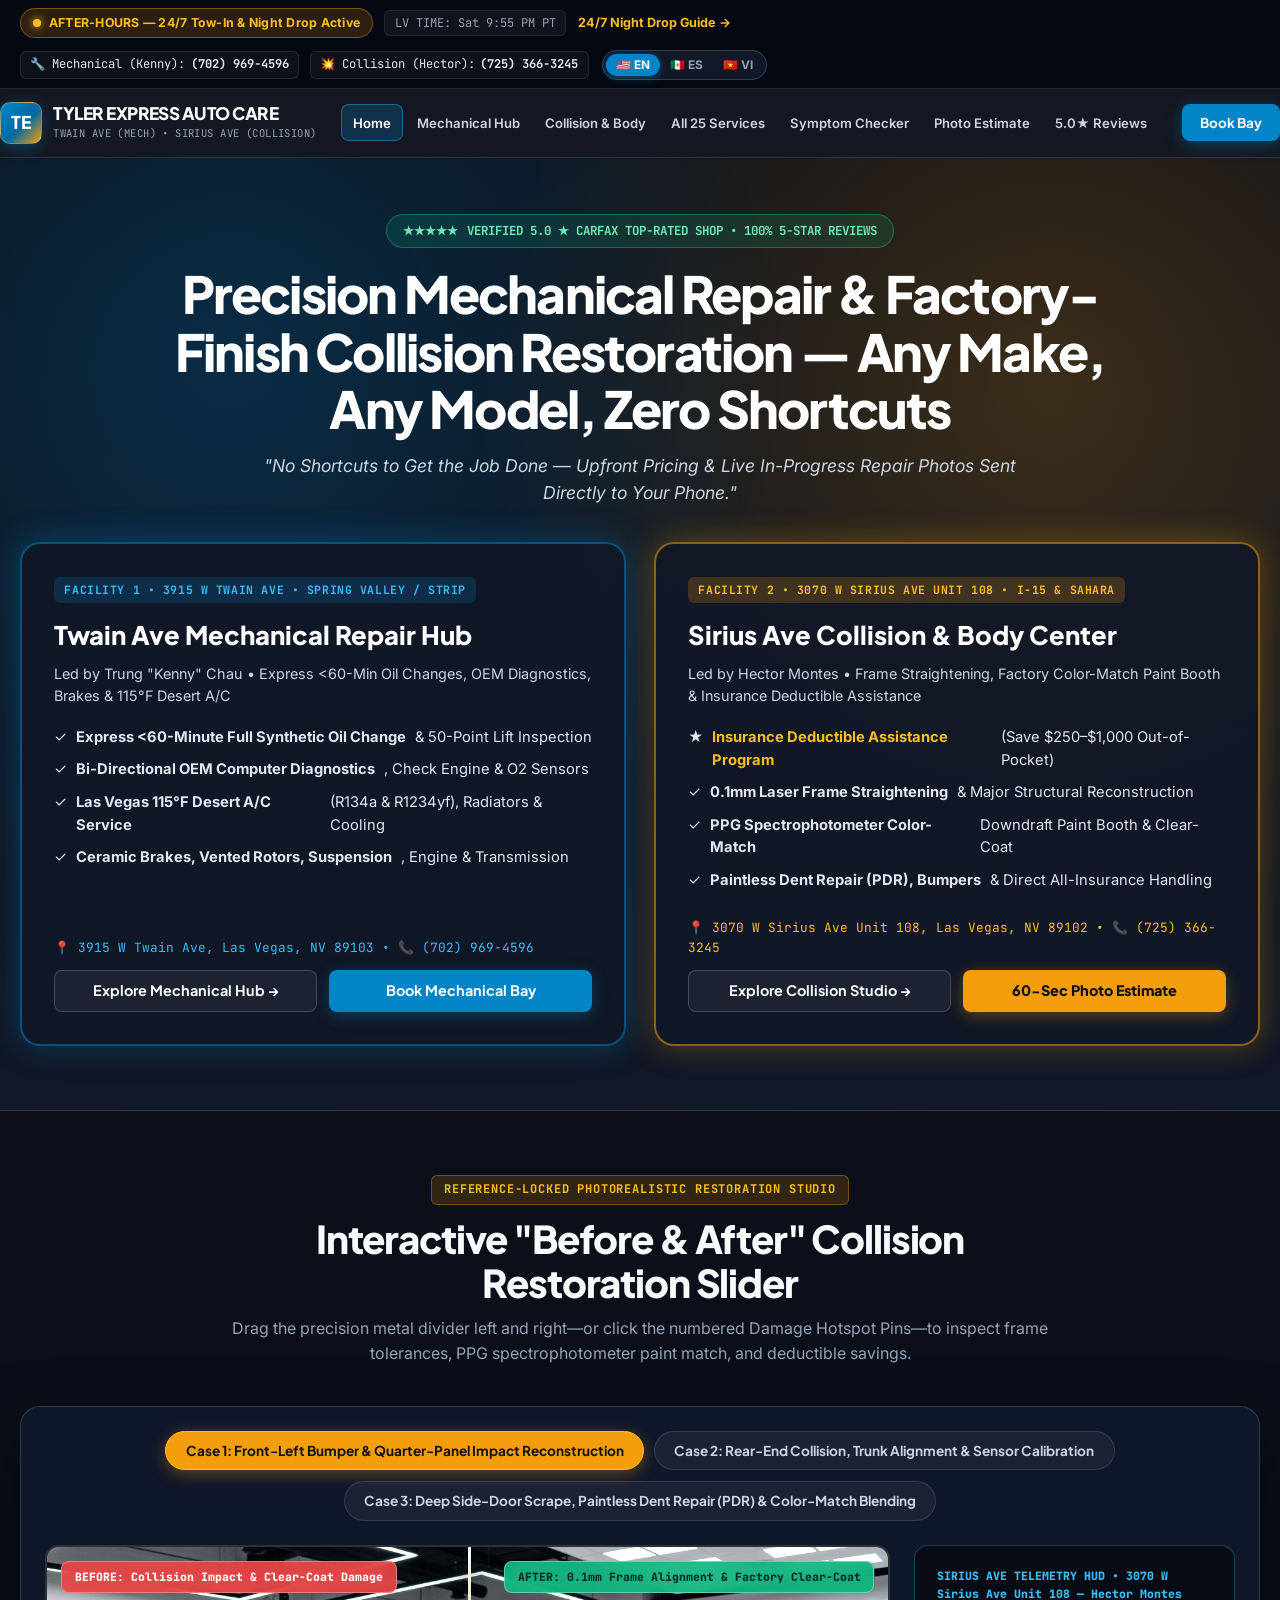
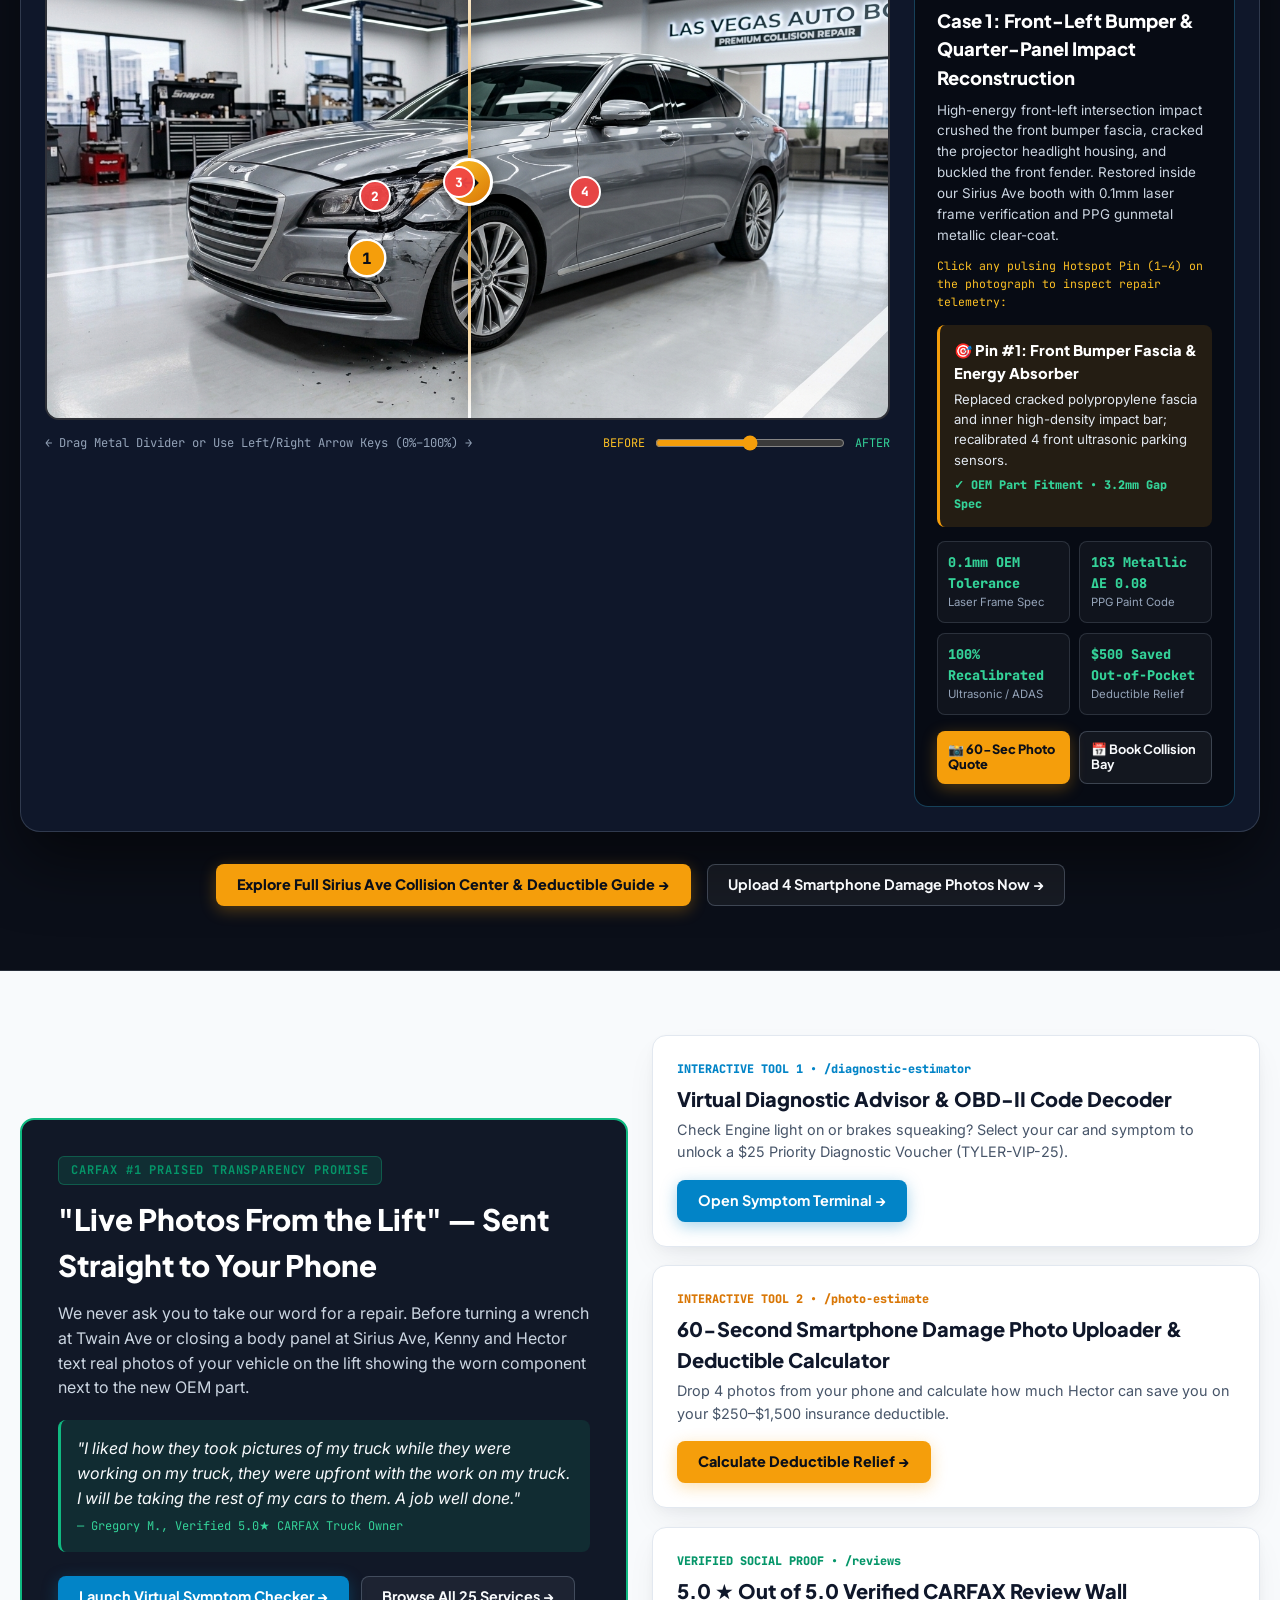
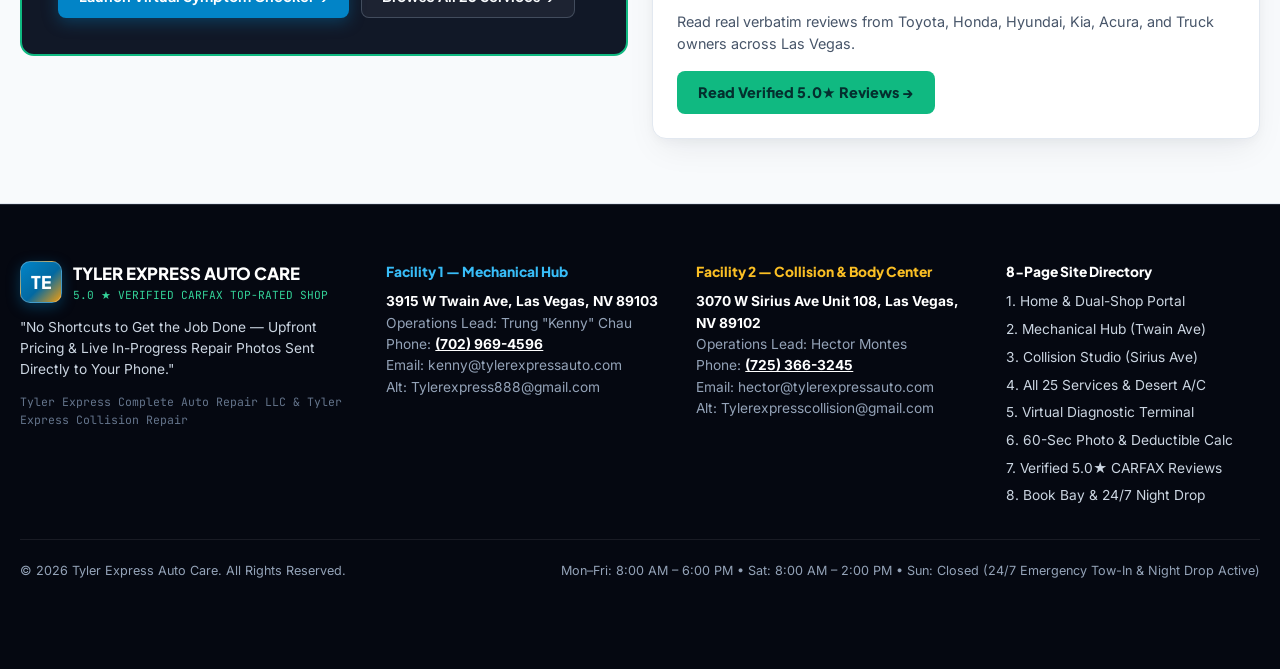
==== index.html @ 09cfe4b0 "Initial release: Tyler Express Auto Care 8-page platform with photorealistic Before/After studio" ====
<!DOCTYPE html>
<html lang="en">
<head>
  <meta charset="UTF-8" />
  <meta name="viewport" content="width=device-width, initial-scale=1.0" />
  <title>Tyler Express Auto Care | 5.0★ CARFAX Mechanical &amp; Collision Repair Las Vegas</title>
  <meta name="description" content="Precision Mechanical Repair at 3915 W Twain Ave (Kenny: 702-969-4596) &amp; Factory-Finish Collision Restoration with Deductible Assistance at 3070 W Sirius Ave Unit 108 (Hector: 725-366-3245). 5.0★ Verified CARFAX Shop." />
  <link rel="preconnect" href="https://fonts.googleapis.com" />
  <link rel="preconnect" href="https://fonts.gstatic.com" crossorigin />
  <link href="https://fonts.googleapis.com/css2?family=Inter:wght@400;500;600;700&family=JetBrains+Mono:wght@500;700;800&family=Plus+Jakarta+Sans:wght@700;800;900&display=swap" rel="stylesheet" />
  <link rel="stylesheet" href="styles.css" />
  <script type="application/ld+json">
  {
    "@context": "https://schema.org",
    "@graph": [
      {
        "@type": "AutoRepair",
        "name": "Tyler Express Complete Auto Repair LLC (Twain Ave Mechanical Hub)",
        "telephone": "+1-702-969-4596",
        "email": "kenny@tylerexpressauto.com",
        "address": {
          "@type": "PostalAddress",
          "streetAddress": "3915 W Twain Ave",
          "addressLocality": "Las Vegas",
          "addressRegion": "NV",
          "postalCode": "89103",
          "addressCountry": "US"
        },
        "aggregateRating": { "@type": "AggregateRating", "ratingValue": "5.0", "reviewCount": "11" }
      },
      {
        "@type": "AutoBodyShop",
        "name": "Tyler Express Collision Repair (Sirius Ave Collision Center)",
        "telephone": "+1-725-366-3245",
        "email": "hector@tylerexpressauto.com",
        "address": {
          "@type": "PostalAddress",
          "streetAddress": "3070 W Sirius Ave Unit 108",
          "addressLocality": "Las Vegas",
          "addressRegion": "NV",
          "postalCode": "89102",
          "addressCountry": "US"
        },
        "aggregateRating": { "@type": "AggregateRating", "ratingValue": "5.0", "reviewCount": "11" }
      }
    ]
  }
  </script>
</head>
<body data-page="home">
  <div id="globalHeaderMount"></div>

  <main>
    <!-- PAGE 1 HERO: UMBRELLA BRAND & DUAL-FACILITY SPLIT PORTAL -->
    <section class="hero-section">
      <div class="container">
        <div class="hero-top-center">
          <div class="carfax-hero-pill">
            <span>★★★★★</span>
            <span data-i18n="home.badge">VERIFIED 5.0 ★ CARFAX TOP-RATED SHOP • 100% 5-STAR REVIEWS</span>
          </div>
          <h1 class="hero-headline" data-i18n="home.heroTitle">
            Precision Mechanical Repair &amp; Factory-Finish Collision Restoration — Any Make, Any Model, Zero Shortcuts
          </h1>
          <p class="hero-promise" data-i18n="home.heroSub">
            "No Shortcuts to Get the Job Done — Upfront Pricing &amp; Live In-Progress Repair Photos Sent Directly to Your Phone."
          </p>
        </div>

        <div class="dual-facility-grid">
          <!-- Card 1: Twain Ave Mechanical Repair Hub -->
          <article class="facility-portal-card mech-portal">
            <div>
              <span class="portal-tag" data-i18n="home.mechPortalTag">FACILITY 1 • 3915 W TWAIN AVE • SPRING VALLEY / STRIP</span>
              <h2 class="portal-title" data-i18n="home.mechPortalTitle">Twain Ave Mechanical Repair Hub</h2>
              <p style="color: #CBD5E1; font-size: 0.9rem;" data-i18n="home.mechPortalSub">
                Led by Trung "Kenny" Chau • Express &lt;60-Min Oil Changes, OEM Diagnostics, Brakes &amp; 115°F Desert A/C
              </p>
              <ul class="portal-bullets">
                <li>✓ <strong>Express &lt;60-Minute Full Synthetic Oil Change</strong> &amp; 50-Point Lift Inspection</li>
                <li>✓ <strong>Bi-Directional OEM Computer Diagnostics</strong>, Check Engine &amp; O2 Sensors</li>
                <li>✓ <strong>Las Vegas 115°F Desert A/C Service</strong> (R134a &amp; R1234yf), Radiators &amp; Cooling</li>
                <li>✓ <strong>Ceramic Brakes, Vented Rotors, Suspension</strong>, Engine &amp; Transmission</li>
              </ul>
            </div>
            <div>
              <div style="font-family: var(--font-mono); font-size: 0.8rem; color: #38BDF8; margin-bottom: 0.75rem;">
                📍 3915 W Twain Ave, Las Vegas, NV 89103 • 📞 (702) 969-4596
              </div>
              <div class="portal-actions">
                <a href="mechanical.html" class="btn btn-outline-dark" data-i18n="home.mechExploreBtn">Explore Mechanical Hub →</a>
                <a href="book.html?facility=mechanical" class="btn btn-primary-blue" data-i18n="home.mechBookBtn">Book Mechanical Bay</a>
              </div>
            </div>
          </article>

          <!-- Card 2: Sirius Ave Collision & Body Center -->
          <article class="facility-portal-card col-portal">
            <div>
              <span class="portal-tag" data-i18n="home.colPortalTag">FACILITY 2 • 3070 W SIRIUS AVE UNIT 108 • I-15 &amp; SAHARA</span>
              <h2 class="portal-title" data-i18n="home.colPortalTitle">Sirius Ave Collision &amp; Body Center</h2>
              <p style="color: #CBD5E1; font-size: 0.9rem;" data-i18n="home.colPortalSub">
                Led by Hector Montes • Frame Straightening, Factory Color-Match Paint Booth &amp; Insurance Deductible Assistance
              </p>
              <ul class="portal-bullets">
                <li>★ <strong style="color: #FBBF24;">Insurance Deductible Assistance Program</strong> (Save $250–$1,000 Out-of-Pocket)</li>
                <li>✓ <strong>0.1mm Laser Frame Straightening</strong> &amp; Major Structural Reconstruction</li>
                <li>✓ <strong>PPG Spectrophotometer Color-Match</strong> Downdraft Paint Booth &amp; Clear-Coat</li>
                <li>✓ <strong>Paintless Dent Repair (PDR), Bumpers</strong> &amp; Direct All-Insurance Handling</li>
              </ul>
            </div>
            <div>
              <div style="font-family: var(--font-mono); font-size: 0.8rem; color: #FBBF24; margin-bottom: 0.75rem;">
                📍 3070 W Sirius Ave Unit 108, Las Vegas, NV 89102 • 📞 (725) 366-3245
              </div>
              <div class="portal-actions">
                <a href="collision.html" class="btn btn-outline-dark" data-i18n="home.colExploreBtn">Explore Collision Studio →</a>
                <a href="photo-estimate.html" class="btn btn-collision-amber" data-i18n="home.colPhotoBtn">60-Sec Photo Estimate</a>
              </div>
            </div>
          </article>
        </div>
      </div>
    </section>

    <!-- FEATURED INTERACTIVE PREVIEW: PHOTOREALISTIC BEFORE & AFTER SLIDER STUDIO -->
    <section class="section-dark">
      <div class="container">
        <div class="section-header">
          <span class="eyebrow-tag eyebrow-amber" data-i18n="slider.eyebrow">REFERENCE-LOCKED PHOTOREALISTIC RESTORATION STUDIO</span>
          <h2 class="section-title" data-i18n="slider.title">Interactive "Before &amp; After" Collision Restoration Slider</h2>
          <p class="section-subtitle" data-i18n="slider.subtitle">
            Drag the precision metal divider left and right—or click the numbered Damage Hotspot Pins—to inspect frame tolerances, PPG spectrophotometer paint match, and deductible savings.
          </p>
        </div>

        <div id="baStudioMount"></div>

        <div style="text-align: center; margin-top: 2rem; display: flex; justify-content: center; gap: 1rem; flex-wrap: wrap;">
          <a href="collision.html" class="btn btn-collision-amber">Explore Full Sirius Ave Collision Center &amp; Deductible Guide →</a>
          <a href="photo-estimate.html" class="btn btn-outline-dark">Upload 4 Smartphone Damage Photos Now →</a>
        </div>
      </div>
    </section>

    <!-- "LIVE PHOTOS FROM THE LIFT" TRANSPARENCY GUARANTEE & QUICK TOOLS -->
    <section class="section-light">
      <div class="container">
        <div class="grid-2" style="align-items: center;">
          <div class="card-dark" style="padding: 2.25rem; border: 2px solid var(--carfax-emerald);">
            <span class="eyebrow-tag eyebrow-emerald" style="width: fit-content;">CARFAX #1 PRAISED TRANSPARENCY PROMISE</span>
            <h2 style="font-family: var(--font-display); font-size: 1.85rem; font-weight: 800; margin-bottom: 0.75rem;">
              "Live Photos From the Lift" — Sent Straight to Your Phone
            </h2>
            <p style="color: #CBD5E1; margin-bottom: 1.25rem;">
              We never ask you to take our word for a repair. Before turning a wrench at Twain Ave or closing a body panel at Sirius Ave, Kenny and Hector text real photos of your vehicle on the lift showing the worn component next to the new OEM part.
            </p>
            <blockquote style="background: rgba(16,185,129,0.12); border-left: 3px solid #10B981; padding: 1rem; border-radius: 8px; font-style: italic; color: #F8FAFC; margin-bottom: 1.5rem;">
              "I liked how they took pictures of my truck while they were working on my truck, they were upfront with the work on my truck. I will be taking the rest of my cars to them. A job well done."
              <div class="mono" style="font-size: 0.75rem; color: #34D399; margin-top: 0.4rem; font-style: normal;">
                — Gregory M., Verified 5.0★ CARFAX Truck Owner
              </div>
            </blockquote>
            <div style="display: flex; gap: 0.75rem; flex-wrap: wrap;">
              <a href="diagnostic-estimator.html" class="btn btn-primary-blue">Launch Virtual Symptom Checker →</a>
              <a href="services.html" class="btn btn-outline-dark">Browse All 25 Services →</a>
            </div>
          </div>

          <div style="display: grid; gap: 1.15rem;">
            <div class="card-light">
              <div class="mono" style="font-size: 0.74rem; color: var(--primary-blue); font-weight: 800;">INTERACTIVE TOOL 1 • /diagnostic-estimator</div>
              <h3 style="font-family: var(--font-display); font-size: 1.25rem; font-weight: 800; margin: 0.3rem 0;">
                Virtual Diagnostic Advisor &amp; OBD-II Code Decoder
              </h3>
              <p style="font-size: 0.9rem; color: var(--text-muted-light); margin-bottom: 1rem;">
                Check Engine light on or brakes squeaking? Select your car and symptom to unlock a $25 Priority Diagnostic Voucher (TYLER-VIP-25).
              </p>
              <a href="diagnostic-estimator.html" class="btn btn-primary-blue" style="width: fit-content;">Open Symptom Terminal →</a>
            </div>

            <div class="card-light">
              <div class="mono" style="font-size: 0.74rem; color: var(--collision-amber-dark); font-weight: 800;">INTERACTIVE TOOL 2 • /photo-estimate</div>
              <h3 style="font-family: var(--font-display); font-size: 1.25rem; font-weight: 800; margin: 0.3rem 0;">
                60-Second Smartphone Damage Photo Uploader &amp; Deductible Calculator
              </h3>
              <p style="font-size: 0.9rem; color: var(--text-muted-light); margin-bottom: 1rem;">
                Drop 4 photos from your phone and calculate how much Hector can save you on your $250–$1,500 insurance deductible.
              </p>
              <a href="photo-estimate.html" class="btn btn-collision-amber" style="width: fit-content;">Calculate Deductible Relief →</a>
            </div>

            <div class="card-light">
              <div class="mono" style="font-size: 0.74rem; color: var(--carfax-emerald-dark); font-weight: 800;">VERIFIED SOCIAL PROOF • /reviews</div>
              <h3 style="font-family: var(--font-display); font-size: 1.25rem; font-weight: 800; margin: 0.3rem 0;">
                5.0 ★ Out of 5.0 Verified CARFAX Review Wall
              </h3>
              <p style="font-size: 0.9rem; color: var(--text-muted-light); margin-bottom: 1rem;">
                Read real verbatim reviews from Toyota, Honda, Hyundai, Kia, Acura, and Truck owners across Las Vegas.
              </p>
              <a href="reviews.html" class="btn btn-emerald" style="width: fit-content;">Read Verified 5.0★ Reviews →</a>
            </div>
          </div>
        </div>
      </div>
    </section>
  </main>

  <div id="globalFooterMount"></div>
  <script src="data.js"></script>
  <script src="app.js"></script>
</body>
</html>
---- styles.css ----
/* ==========================================================================
   TYLER EXPRESS AUTO CARE — 8-PAGE ARCHITECTURE & PHOTOREALISTIC STUDIO CSS
   Theme Polarity: Intentional Dark (#0B0F19) & Crisp Daylight (#F8FAFC) Hybrid
   ========================================================================== */

:root {
  --bg-obsidian: #0B0F19;
  --bg-slate: #111827;
  --bg-slate-elevated: #1E293B;
  --surface-light: #F8FAFC;
  --surface-white: #FFFFFF;
  --primary-blue: #0284C7;
  --primary-blue-bright: #38BDF8;
  --primary-blue-dark: #0369A1;
  --collision-amber: #F59E0B;
  --collision-amber-bright: #FBBF24;
  --collision-amber-dark: #D97706;
  --carfax-emerald: #10B981;
  --carfax-emerald-dark: #059669;
  --danger-crimson: #EF4444;
  --text-dark: #0F172A;
  --text-muted-light: #475569;
  --text-on-dark: #F8FAFC;
  --text-muted-dark: #94A3B8;
  --border-dark: rgba(148, 163, 184, 0.2);
  --border-light: #E2E8F0;
  --shadow-card: 0 14px 34px -8px rgba(15, 23, 42, 0.08), 0 4px 12px -2px rgba(15, 23, 42, 0.04);
  --shadow-glow-blue: 0 0 32px rgba(2, 132, 199, 0.35);
  --shadow-glow-amber: 0 0 32px rgba(245, 158, 11, 0.32);
  --font-display: 'Plus Jakarta Sans', 'Inter', system-ui, -apple-system, sans-serif;
  --font-sans: 'Inter', system-ui, -apple-system, sans-serif;
  --font-mono: 'JetBrains Mono', monospace;
  --radius-sm: 8px;
  --radius-md: 14px;
  --radius-lg: 20px;
}

*, *::before, *::after {
  box-sizing: border-box;
  margin: 0;
  padding: 0;
}

html {
  scroll-behavior: smooth;
  font-size: 16px;
}

body {
  font-family: var(--font-sans);
  color: var(--text-dark);
  background-color: var(--surface-light);
  line-height: 1.55;
  -webkit-font-smoothing: antialiased;
  overflow-x: hidden;
  min-height: 100vh;
  display: flex;
  flex-direction: column;
}

main {
  flex: 1;
}

.container {
  width: 100%;
  max-width: 1340px;
  margin: 0 auto;
  padding: 0 1.25rem;
}

.mono {
  font-family: var(--font-mono);
}

/* ==========================================================================
   TOP LIVE UTILITY & TELEMETRY BAR (PERSISTENT ACROSS ALL 8 PAGES)
   ========================================================================== */
.utility-bar {
  background: #050811;
  color: var(--text-on-dark);
  border-bottom: 1px solid var(--border-dark);
  font-size: 0.81rem;
  padding: 0.52rem 0;
  position: relative;
  z-index: 70;
}

.utility-bar-inner {
  display: flex;
  align-items: center;
  justify-content: space-between;
  flex-wrap: wrap;
  gap: 0.75rem;
}

.shop-status-cluster {
  display: flex;
  align-items: center;
  flex-wrap: wrap;
  gap: 0.7rem;
}

.status-pill {
  display: inline-flex;
  align-items: center;
  gap: 0.5rem;
  padding: 0.26rem 0.75rem;
  border-radius: 999px;
  font-weight: 700;
  font-size: 0.77rem;
  letter-spacing: 0.02em;
}

.status-pill.is-open {
  background: rgba(16, 185, 129, 0.15);
  color: #34D399;
  border: 1px solid rgba(16, 185, 129, 0.42);
}

.status-pill.is-closed {
  background: rgba(245, 158, 11, 0.16);
  color: #FBBF24;
  border: 1px solid rgba(245, 158, 11, 0.42);
}

.pulse-dot {
  width: 8px;
  height: 8px;
  border-radius: 50%;
  background: currentColor;
  box-shadow: 0 0 8px currentColor;
  animation: statusPulse 1.8s infinite ease-in-out;
}

@keyframes statusPulse {
  0%, 100% { transform: scale(1); opacity: 1; }
  50% { transform: scale(1.38); opacity: 0.55; }
}

.vegas-clock-badge {
  font-family: var(--font-mono);
  font-size: 0.75rem;
  color: var(--text-muted-dark);
  background: rgba(255, 255, 255, 0.05);
  padding: 0.2rem 0.6rem;
  border-radius: 6px;
  border: 1px solid rgba(255, 255, 255, 0.08);
}

.night-drop-inline-link {
  color: var(--collision-amber-bright);
  font-weight: 700;
  text-decoration: none;
  font-size: 0.79rem;
}

.night-drop-inline-link:hover {
  text-decoration: underline;
}

.utility-right-cluster {
  display: flex;
  align-items: center;
  gap: 0.85rem;
  flex-wrap: wrap;
}

.utility-phones {
  display: flex;
  align-items: center;
  gap: 0.65rem;
  flex-wrap: wrap;
}

.utility-phone-link {
  color: #E2E8F0;
  text-decoration: none;
  font-family: var(--font-mono);
  font-size: 0.76rem;
  display: inline-flex;
  align-items: center;
  gap: 0.35rem;
  padding: 0.22rem 0.58rem;
  border-radius: 6px;
  background: rgba(255, 255, 255, 0.04);
  border: 1px solid rgba(255, 255, 255, 0.1);
  transition: all 0.2s ease;
}

.utility-phone-link:hover {
  border-color: var(--primary-blue-bright);
  color: #FFFFFF;
}

.utility-phone-link.collision-phone:hover {
  border-color: var(--collision-amber);
}

/* Trilingual Pill Switcher */
.lang-switcher {
  display: inline-flex;
  align-items: center;
  background: #111827;
  padding: 3px;
  border-radius: 999px;
  border: 1px solid rgba(148, 163, 184, 0.28);
}

.lang-btn {
  border: none;
  background: transparent;
  color: var(--text-muted-dark);
  font-family: var(--font-sans);
  font-weight: 700;
  font-size: 0.74rem;
  padding: 0.25rem 0.62rem;
  border-radius: 999px;
  cursor: pointer;
  transition: all 0.2s ease;
}

.lang-btn:hover {
  color: #FFFFFF;
}

.lang-btn.active {
  background: var(--primary-blue);
  color: #FFFFFF;
  box-shadow: 0 2px 8px rgba(2, 132, 199, 0.45);
}

/* Cultural Direct Routing Banner */
.lang-routing-banner {
  background: linear-gradient(90deg, #0369A1 0%, #0F172A 50%, #B45309 100%);
  color: #FFFFFF;
  padding: 0.55rem 0;
  border-bottom: 1px solid rgba(255, 255, 255, 0.15);
  display: none;
}

.lang-routing-banner.visible {
  display: block;
}

.lang-routing-inner {
  display: flex;
  align-items: center;
  justify-content: center;
  gap: 1rem;
  flex-wrap: wrap;
  font-size: 0.87rem;
  font-weight: 600;
}

.lang-routing-cta {
  background: #FFFFFF;
  color: #0F172A;
  padding: 0.24rem 0.82rem;
  border-radius: 999px;
  font-weight: 800;
  font-size: 0.78rem;
  text-decoration: none;
}

/* ==========================================================================
   MAIN 8-PAGE GLOBAL NAVIGATION HEADER
   ========================================================================== */
.site-header {
  background: rgba(11, 15, 25, 0.96);
  backdrop-filter: blur(16px);
  border-bottom: 1px solid var(--border-dark);
  position: sticky;
  top: 0;
  z-index: 65;
}

.header-inner {
  display: flex;
  align-items: center;
  justify-content: space-between;
  padding: 0.8rem 0;
  gap: 0.85rem;
}

.brand-logo {
  display: flex;
  align-items: center;
  gap: 0.7rem;
  text-decoration: none;
  color: #FFFFFF;
  flex-shrink: 0;
}

.brand-emblem {
  width: 42px;
  height: 42px;
  border-radius: 10px;
  background: linear-gradient(135deg, var(--primary-blue) 0%, #0369A1 55%, var(--collision-amber) 100%);
  display: flex;
  align-items: center;
  justify-content: center;
  font-family: var(--font-display);
  font-weight: 900;
  font-size: 1.1rem;
  color: #FFFFFF;
  border: 1px solid rgba(255, 255, 255, 0.25);
  box-shadow: 0 4px 14px rgba(2, 132, 199, 0.35);
}

.brand-title {
  font-family: var(--font-display);
  font-weight: 800;
  font-size: 1.08rem;
  letter-spacing: -0.03em;
  line-height: 1.1;
  display: block;
}

.brand-sub {
  font-size: 0.66rem;
  color: var(--text-muted-dark);
  font-family: var(--font-mono);
  letter-spacing: 0.04em;
  text-transform: uppercase;
  display: block;
  margin-top: 2px;
}

.main-nav {
  display: flex;
  align-items: center;
  gap: 0.2rem;
  flex-wrap: wrap;
}

.nav-link {
  color: #CBD5E1;
  text-decoration: none;
  font-size: 0.82rem;
  font-weight: 600;
  padding: 0.45rem 0.68rem;
  border-radius: 8px;
  transition: all 0.18s ease;
  white-space: nowrap;
}

.nav-link:hover {
  color: #FFFFFF;
  background: rgba(255, 255, 255, 0.07);
}

.nav-link.active {
  color: #FFFFFF;
  background: rgba(2, 132, 199, 0.24);
  border: 1px solid rgba(56, 189, 248, 0.4);
}

.nav-link.active-amber {
  color: #FBBF24;
  background: rgba(245, 158, 11, 0.18);
  border: 1px solid rgba(245, 158, 11, 0.45);
}

/* ==========================================================================
   BUTTON SYSTEM
   ========================================================================== */
.btn {
  display: inline-flex;
  align-items: center;
  justify-content: center;
  gap: 0.5rem;
  font-family: var(--font-display);
  font-weight: 700;
  font-size: 0.9rem;
  padding: 0.72rem 1.25rem;
  border-radius: var(--radius-sm);
  border: 1px solid transparent;
  cursor: pointer;
  text-decoration: none;
  transition: all 0.2s ease;
  line-height: 1.2;
}

.btn-primary-blue {
  background: var(--primary-blue);
  color: #FFFFFF;
  box-shadow: 0 4px 16px rgba(2, 132, 199, 0.35);
}

.btn-primary-blue:hover {
  background: #0369A1;
  transform: translateY(-1px);
}

.btn-collision-amber {
  background: var(--collision-amber);
  color: #0B0F19;
  font-weight: 800;
  box-shadow: 0 4px 16px rgba(245, 158, 11, 0.32);
}

.btn-collision-amber:hover {
  background: #FBBF24;
  transform: translateY(-1px);
}

.btn-outline-dark {
  background: rgba(255, 255, 255, 0.05);
  color: #F8FAFC;
  border-color: rgba(148, 163, 184, 0.32);
}

.btn-outline-dark:hover {
  border-color: #FFFFFF;
  background: rgba(255, 255, 255, 0.12);
}

.btn-outline-light {
  background: #FFFFFF;
  color: var(--text-dark);
  border-color: #CBD5E1;
}

.btn-outline-light:hover {
  border-color: var(--primary-blue);
  color: var(--primary-blue);
}

.btn-emerald {
  background: var(--carfax-emerald);
  color: #042F2E;
  font-weight: 800;
}

.btn-emerald:hover {
  background: #34D399;
}

/* ==========================================================================
   PHOTOREALISTIC BEFORE & AFTER COLLISION RESTORATION STUDIO + HOTSPOT PINS
   ========================================================================== */
.ba-studio-wrapper {
  background: #0F172A;
  border: 1px solid rgba(148, 163, 184, 0.25);
  border-radius: var(--radius-lg);
  padding: 1.5rem;
  box-shadow: 0 28px 65px rgba(0, 0, 0, 0.55);
}

.case-study-tabs {
  display: flex;
  justify-content: center;
  gap: 0.65rem;
  flex-wrap: wrap;
  margin-bottom: 1.5rem;
}

.case-tab-btn {
  background: rgba(255, 255, 255, 0.05);
  border: 1px solid var(--border-dark);
  color: #CBD5E1;
  padding: 0.65rem 1.2rem;
  border-radius: 999px;
  font-family: var(--font-display);
  font-weight: 700;
  font-size: 0.85rem;
  cursor: pointer;
  transition: all 0.2s ease;
}

.case-tab-btn:hover {
  border-color: var(--collision-amber);
  color: #FFFFFF;
}

.case-tab-btn.active {
  background: var(--collision-amber);
  color: #0B0F19;
  border-color: var(--collision-amber-bright);
  box-shadow: 0 4px 16px rgba(245, 158, 11, 0.35);
}

.ba-studio-grid {
  display: grid;
  grid-template-columns: 1.45fr 0.55fr;
  gap: 1.5rem;
  align-items: stretch;
}

.ba-viewport {
  position: relative;
  width: 100%;
  aspect-ratio: 16 / 9;
  min-height: 360px;
  border-radius: 14px;
  overflow: hidden;
  user-select: none;
  touch-action: pan-y;
  border: 2px solid rgba(255, 255, 255, 0.16);
  cursor: ew-resize;
  background: #070A12;
}

.ba-photo-layer {
  position: absolute;
  inset: 0;
  width: 100%;
  height: 100%;
}

.ba-photo-layer img {
  width: 100%;
  height: 100%;
  object-fit: cover;
  object-position: center;
  display: block;
  pointer-events: none;
}

.ba-layer-after {
  z-index: 1;
}

.ba-layer-before {
  z-index: 2;
  clip-path: inset(0 50% 0 0);
}

.ba-corner-label {
  position: absolute;
  top: 14px;
  padding: 0.38rem 0.8rem;
  border-radius: 8px;
  font-family: var(--font-mono);
  font-size: 0.72rem;
  font-weight: 800;
  z-index: 6;
  pointer-events: none;
  backdrop-filter: blur(8px);
}

.ba-label-before {
  left: 14px;
  background: rgba(239, 68, 68, 0.9);
  color: #FFFFFF;
  border: 1px solid rgba(255, 255, 255, 0.3);
}

.ba-label-after {
  right: 14px;
  background: rgba(16, 185, 129, 0.92);
  color: #042F2E;
  border: 1px solid rgba(255, 255, 255, 0.35);
}

/* Brushed Metal Divider Handle */
.ba-handle {
  position: absolute;
  top: 0;
  bottom: 0;
  left: 50%;
  width: 3px;
  background: linear-gradient(180deg, #F8FAFC 0%, #F59E0B 50%, #F8FAFC 100%);
  z-index: 7;
  box-shadow: 0 0 18px rgba(0, 0, 0, 0.9);
  pointer-events: none;
}

.ba-handle-knob {
  position: absolute;
  top: 50%;
  left: 50%;
  transform: translate(-50%, -50%);
  width: 48px;
  height: 48px;
  border-radius: 50%;
  background: linear-gradient(145deg, #FBBF24 0%, #D97706 100%);
  color: #0B0F19;
  border: 3px solid #FFFFFF;
  display: flex;
  align-items: center;
  justify-content: center;
  font-weight: 900;
  font-size: 1rem;
  box-shadow: 0 6px 22px rgba(0, 0, 0, 0.75);
}

/* Interactive Pulsing Damage Hotspot Pins */
.ba-hotspots-layer {
  position: absolute;
  inset: 0;
  z-index: 8;
  pointer-events: none;
}

.hotspot-pin {
  position: absolute;
  transform: translate(-50%, -50%);
  width: 32px;
  height: 32px;
  border-radius: 50%;
  background: rgba(239, 68, 68, 0.95);
  color: #FFFFFF;
  border: 2px solid #FFFFFF;
  font-family: var(--font-mono);
  font-weight: 800;
  font-size: 0.8rem;
  display: flex;
  align-items: center;
  justify-content: center;
  cursor: pointer;
  pointer-events: auto;
  box-shadow: 0 0 0 0 rgba(239, 68, 68, 0.7);
  animation: hotspotPulse 2s infinite;
  transition: transform 0.2s ease, background-color 0.2s ease;
}

.hotspot-pin:hover,
.hotspot-pin.active {
  background: var(--collision-amber);
  color: #0B0F19;
  transform: translate(-50%, -50%) scale(1.22);
  z-index: 10;
}

@keyframes hotspotPulse {
  0% { box-shadow: 0 0 0 0 rgba(239, 68, 68, 0.75); }
  70% { box-shadow: 0 0 0 12px rgba(239, 68, 68, 0); }
  100% { box-shadow: 0 0 0 0 rgba(239, 68, 68, 0); }
}

/* Telemetry Inspection HUD Panel */
.ba-hud-panel {
  background: #070B14;
  border: 1px solid rgba(56, 189, 248, 0.3);
  border-radius: 14px;
  padding: 1.35rem;
  display: flex;
  flex-direction: column;
  justify-content: space-between;
}

.hud-hotspot-card {
  background: rgba(245, 158, 11, 0.12);
  border-left: 3px solid var(--collision-amber);
  padding: 0.9rem;
  border-radius: 8px;
  margin: 0.85rem 0;
}

.ba-metrics-strip {
  display: grid;
  grid-template-columns: repeat(2, 1fr);
  gap: 0.6rem;
  margin-top: 0.75rem;
}

.ba-metric-card {
  background: rgba(255, 255, 255, 0.04);
  border: 1px solid var(--border-dark);
  border-radius: 8px;
  padding: 0.65rem;
}

.ba-metric-val {
  font-family: var(--font-mono);
  font-weight: 800;
  font-size: 0.84rem;
  color: #34D399;
}

.ba-metric-lbl {
  font-size: 0.71rem;
  color: var(--text-muted-dark);
}

/* ==========================================================================
   HERO & DUAL-FACILITY PORTAL CARDS
   ========================================================================== */
.hero-section {
  background:
    radial-gradient(circle at 18% 20%, rgba(2, 132, 199, 0.24) 0%, transparent 45%),
    radial-gradient(circle at 82% 24%, rgba(245, 158, 11, 0.2) 0%, transparent 45%),
    linear-gradient(180deg, var(--bg-obsidian) 0%, var(--bg-slate) 100%);
  color: var(--text-on-dark);
  padding: 3.5rem 0 4rem;
  border-bottom: 1px solid var(--border-dark);
}

.hero-top-center {
  text-align: center;
  max-width: 980px;
  margin: 0 auto 2.25rem;
}

.carfax-hero-pill {
  display: inline-flex;
  align-items: center;
  gap: 0.55rem;
  background: rgba(16, 185, 129, 0.15);
  border: 1px solid rgba(16, 185, 129, 0.45);
  color: #6EE7B7;
  padding: 0.4rem 1rem;
  border-radius: 999px;
  font-family: var(--font-mono);
  font-size: 0.78rem;
  font-weight: 700;
  margin-bottom: 1.1rem;
}

.hero-headline {
  font-family: var(--font-display);
  font-weight: 800;
  font-size: clamp(2rem, 4vw, 3.25rem);
  letter-spacing: -0.035em;
  line-height: 1.12;
  color: #FFFFFF;
  margin-bottom: 0.9rem;
}

.hero-promise {
  font-size: 1.1rem;
  color: #CBD5E1;
  max-width: 780px;
  margin: 0 auto;
  font-style: italic;
}

.dual-facility-grid {
  display: grid;
  grid-template-columns: repeat(2, 1fr);
  gap: 1.75rem;
  margin-top: 2rem;
}

.facility-portal-card {
  background: rgba(17, 24, 39, 0.9);
  border-radius: var(--radius-lg);
  padding: 2rem;
  display: flex;
  flex-direction: column;
  justify-content: space-between;
  transition: transform 0.25s ease;
}

.facility-portal-card:hover {
  transform: translateY(-3px);
}

.facility-portal-card.mech-portal {
  border: 2px solid rgba(2, 132, 199, 0.55);
  box-shadow: var(--shadow-glow-blue);
}

.facility-portal-card.col-portal {
  border: 2px solid rgba(245, 158, 11, 0.55);
  box-shadow: var(--shadow-glow-amber);
}

.portal-tag {
  font-family: var(--font-mono);
  font-size: 0.72rem;
  font-weight: 700;
  letter-spacing: 0.05em;
  padding: 0.26rem 0.65rem;
  border-radius: 6px;
  display: inline-block;
  margin-bottom: 0.75rem;
}

.mech-portal .portal-tag {
  background: rgba(2, 132, 199, 0.2);
  color: #38BDF8;
}

.col-portal .portal-tag {
  background: rgba(245, 158, 11, 0.2);
  color: #FBBF24;
}

.portal-title {
  font-family: var(--font-display);
  font-size: 1.6rem;
  font-weight: 800;
  color: #FFFFFF;
  margin-bottom: 0.5rem;
}

.portal-bullets {
  list-style: none;
  display: grid;
  gap: 0.6rem;
  margin: 1.15rem 0 1.65rem;
}

.portal-bullets li {
  display: flex;
  align-items: flex-start;
  gap: 0.55rem;
  font-size: 0.92rem;
  color: #E2E8F0;
}

.portal-actions {
  display: grid;
  grid-template-columns: 1fr 1fr;
  gap: 0.75rem;
}

/* ==========================================================================
   SECTIONS, CARDS, GRIDS & FORMS
   ========================================================================== */
.section-dark {
  background: var(--bg-obsidian);
  color: var(--text-on-dark);
  padding: 4rem 0;
  border-bottom: 1px solid var(--border-dark);
}

.section-light {
  background: var(--surface-light);
  color: var(--text-dark);
  padding: 4rem 0;
  border-bottom: 1px solid var(--border-light);
}

.section-white {
  background: var(--surface-white);
  color: var(--text-dark);
  padding: 4rem 0;
  border-bottom: 1px solid var(--border-light);
}

.section-header {
  max-width: 840px;
  margin: 0 auto 2.5rem;
  text-align: center;
}

.eyebrow-tag {
  display: inline-block;
  font-family: var(--font-mono);
  font-size: 0.75rem;
  font-weight: 700;
  letter-spacing: 0.07em;
  text-transform: uppercase;
  padding: 0.28rem 0.75rem;
  border-radius: 6px;
  margin-bottom: 0.75rem;
}

.eyebrow-blue {
  background: rgba(2, 132, 199, 0.15);
  color: #38BDF8;
  border: 1px solid rgba(56, 189, 248, 0.35);
}

.eyebrow-amber {
  background: rgba(245, 158, 11, 0.16);
  color: #D97706;
  border: 1px solid rgba(245, 158, 11, 0.35);
}

.section-dark .eyebrow-amber {
  color: #FBBF24;
}

.eyebrow-emerald {
  background: rgba(16, 185, 129, 0.14);
  color: #059669;
  border: 1px solid rgba(16, 185, 129, 0.32);
}

.section-title {
  font-family: var(--font-display);
  font-size: clamp(1.75rem, 3vw, 2.45rem);
  font-weight: 800;
  letter-spacing: -0.03em;
  line-height: 1.15;
  margin-bottom: 0.7rem;
}

.section-subtitle {
  font-size: 1rem;
  color: var(--text-muted-light);
}

.section-dark .section-subtitle {
  color: var(--text-muted-dark);
}

/* Catalog & Review Grids */
.grid-3 {
  display: grid;
  grid-template-columns: repeat(3, 1fr);
  gap: 1.35rem;
}

.grid-2 {
  display: grid;
  grid-template-columns: repeat(2, 1fr);
  gap: 1.5rem;
}

.card-light {
  background: #FFFFFF;
  border: 1px solid var(--border-light);
  border-radius: var(--radius-md);
  padding: 1.5rem;
  box-shadow: var(--shadow-card);
  display: flex;
  flex-direction: column;
  justify-content: space-between;
}

.card-dark {
  background: #111827;
  border: 1px solid var(--border-dark);
  border-radius: var(--radius-md);
  padding: 1.5rem;
  color: #FFFFFF;
  display: flex;
  flex-direction: column;
  justify-content: space-between;
}

.catalog-tabs {
  display: flex;
  flex-wrap: wrap;
  justify-content: center;
  gap: 0.5rem;
  margin-bottom: 1.75rem;
}

.cat-tab-btn {
  border: 1px solid #CBD5E1;
  background: #FFFFFF;
  color: var(--text-dark);
  padding: 0.52rem 1rem;
  border-radius: 999px;
  font-family: var(--font-display);
  font-weight: 700;
  font-size: 0.83rem;
  cursor: pointer;
  display: inline-flex;
  align-items: center;
  gap: 0.45rem;
  transition: all 0.18s ease;
}

.cat-tab-btn.active {
  background: var(--bg-obsidian);
  color: #FFFFFF;
  border-color: var(--bg-obsidian);
}

.cat-count-badge {
  font-family: var(--font-mono);
  font-size: 0.72rem;
  background: rgba(148, 163, 184, 0.25);
  padding: 0.1rem 0.45rem;
  border-radius: 999px;
}

/* Diagnostic Terminal & Inputs */
.terminal-body {
  background: var(--bg-slate);
  border: 1px solid rgba(56, 189, 248, 0.32);
  border-radius: var(--radius-lg);
  padding: 2rem;
  display: grid;
  grid-template-columns: 1.15fr 0.85fr;
  gap: 2rem;
}

.diag-step-box {
  background: rgba(11, 15, 25, 0.7);
  border: 1px solid var(--border-dark);
  border-radius: var(--radius-md);
  padding: 1.35rem;
  margin-bottom: 1.25rem;
}

.terminal-select,
.terminal-input {
  background: #0B0F19;
  color: #FFFFFF;
  border: 1px solid rgba(148, 163, 184, 0.32);
  border-radius: 8px;
  padding: 0.62rem 0.78rem;
  font-family: var(--font-sans);
  font-size: 0.88rem;
  width: 100%;
}

.light-input,
.light-select {
  width: 100%;
  padding: 0.68rem 0.85rem;
  border: 1px solid #CBD5E1;
  border-radius: 8px;
  font-family: var(--font-sans);
  font-size: 0.92rem;
  background: #FFFFFF;
  color: var(--text-dark);
}

.symptom-grid {
  display: grid;
  grid-template-columns: repeat(2, 1fr);
  gap: 0.65rem;
  margin-bottom: 1.1rem;
}

.symptom-card-btn {
  background: #0B0F19;
  border: 1px solid var(--border-dark);
  border-radius: 10px;
  padding: 0.75rem 0.85rem;
  color: #E2E8F0;
  text-align: left;
  cursor: pointer;
  display: flex;
  align-items: center;
  gap: 0.65rem;
  transition: all 0.18s ease;
}

.symptom-card-btn.active {
  border-color: var(--primary-blue-bright);
  background: rgba(2, 132, 199, 0.24);
  box-shadow: 0 0 16px rgba(2, 132, 199, 0.28);
}

.brand-pill-btn {
  background: rgba(255, 255, 255, 0.06);
  border: 1px solid var(--border-dark);
  color: #CBD5E1;
  font-size: 0.76rem;
  font-weight: 700;
  padding: 0.32rem 0.7rem;
  border-radius: 6px;
  cursor: pointer;
}

.brand-pill-btn.active,
.brand-pill-btn:hover {
  background: var(--primary-blue);
  color: #FFFFFF;
  border-color: var(--primary-blue-bright);
}

/* 4-Slot Photo Dropzone */
.photo-slots-grid {
  display: grid;
  grid-template-columns: repeat(2, 1fr);
  gap: 1rem;
}

.photo-slot-card {
  border: 2px dashed #CBD5E1;
  border-radius: 12px;
  padding: 1rem;
  text-align: center;
  background: #F8FAFC;
  cursor: pointer;
  min-height: 185px;
  display: flex;
  flex-direction: column;
  align-items: center;
  justify-content: center;
  transition: all 0.2s ease;
  overflow: hidden;
}

.photo-slot-card.has-image {
  border-style: solid;
  border-color: var(--carfax-emerald);
  background: #0F172A;
  color: #FFFFFF;
}

.slot-preview-img {
  width: 100%;
  height: 118px;
  object-fit: cover;
  border-radius: 8px;
  margin-bottom: 0.5rem;
  display: none;
}

.photo-slot-card.has-image .slot-preview-img {
  display: block;
}

.photo-slot-card.has-image .slot-icon-placeholder {
  display: none;
}

/* Hours List */
.hours-list {
  list-style: none;
  display: grid;
  gap: 0.45rem;
}

.hours-row {
  display: flex;
  align-items: center;
  justify-content: space-between;
  padding: 0.62rem 0.9rem;
  border-radius: 8px;
  background: #F8FAFC;
  border: 1px solid var(--border-light);
  font-size: 0.88rem;
}

.hours-row.is-today {
  background: rgba(16, 185, 129, 0.14);
  border-color: var(--carfax-emerald);
  font-weight: 800;
}

.today-pill {
  background: var(--carfax-emerald);
  color: #042F2E;
  font-family: var(--font-mono);
  font-size: 0.68rem;
  font-weight: 800;
  padding: 0.14rem 0.5rem;
  border-radius: 999px;
  margin-left: 0.45rem;
}

/* Modals */
.modal-backdrop {
  position: fixed;
  inset: 0;
  background: rgba(6, 9, 17, 0.82);
  backdrop-filter: blur(6px);
  display: none;
  align-items: center;
  justify-content: center;
  padding: 1.25rem;
  z-index: 100;
}

.modal-backdrop.open {
  display: flex;
}

.modal-card {
  background: #0F172A;
  color: #FFFFFF;
  border: 1px solid rgba(148, 163, 184, 0.32);
  border-radius: 18px;
  max-width: 640px;
  width: 100%;
  padding: 2rem;
  position: relative;
}

.modal-close {
  position: absolute;
  top: 1rem;
  right: 1rem;
  background: rgba(255, 255, 255, 0.1);
  border: none;
  color: #FFFFFF;
  width: 34px;
  height: 34px;
  border-radius: 50%;
  cursor: pointer;
}

/* Footer & Sticky Mobile Bottom Bar */
.site-footer {
  background: #050811;
  color: #94A3B8;
  padding: 3.5rem 0 5.5rem;
  border-top: 1px solid var(--border-dark);
  font-size: 0.86rem;
}

.footer-grid {
  display: grid;
  grid-template-columns: 1.2fr 1fr 1fr 0.9fr;
  gap: 1.75rem;
  margin-bottom: 2rem;
}

.footer-links {
  list-style: none;
  display: grid;
  gap: 0.4rem;
}

.footer-links a {
  color: #CBD5E1;
  text-decoration: none;
}

.footer-links a:hover {
  color: #38BDF8;
}

.sticky-mobile-bar {
  position: fixed;
  bottom: 0;
  left: 0;
  right: 0;
  background: rgba(11, 15, 25, 0.98);
  border-top: 1px solid rgba(148, 163, 184, 0.3);
  padding: 0.55rem 0.65rem;
  display: none;
  grid-template-columns: repeat(3, 1fr);
  gap: 0.45rem;
  z-index: 90;
}

.mobile-thumb-btn {
  display: flex;
  flex-direction: column;
  align-items: center;
  justify-content: center;
  padding: 0.52rem 0.35rem;
  border-radius: 8px;
  text-decoration: none;
  font-family: var(--font-display);
  font-weight: 800;
  font-size: 0.73rem;
  text-align: center;
}

.mobile-thumb-btn.mech { background: var(--primary-blue); color: #FFFFFF; }
.mobile-thumb-btn.col { background: var(--collision-amber); color: #0B0F19; }
.mobile-thumb-btn.book { background: var(--carfax-emerald); color: #042F2E; }

@media (max-width: 1080px) {
  .dual-facility-grid,
  .ba-studio-grid,
  .terminal-body,
  .grid-2,
  .footer-grid {
    grid-template-columns: 1fr;
  }
  .grid-3 {
    grid-template-columns: repeat(2, 1fr);
  }
}

@media (max-width: 767px) {
  .sticky-mobile-bar {
    display: grid;
  }
  .grid-3,
  .symptom-grid,
  .photo-slots-grid,
  .portal-actions {
    grid-template-columns: 1fr;
  }
}
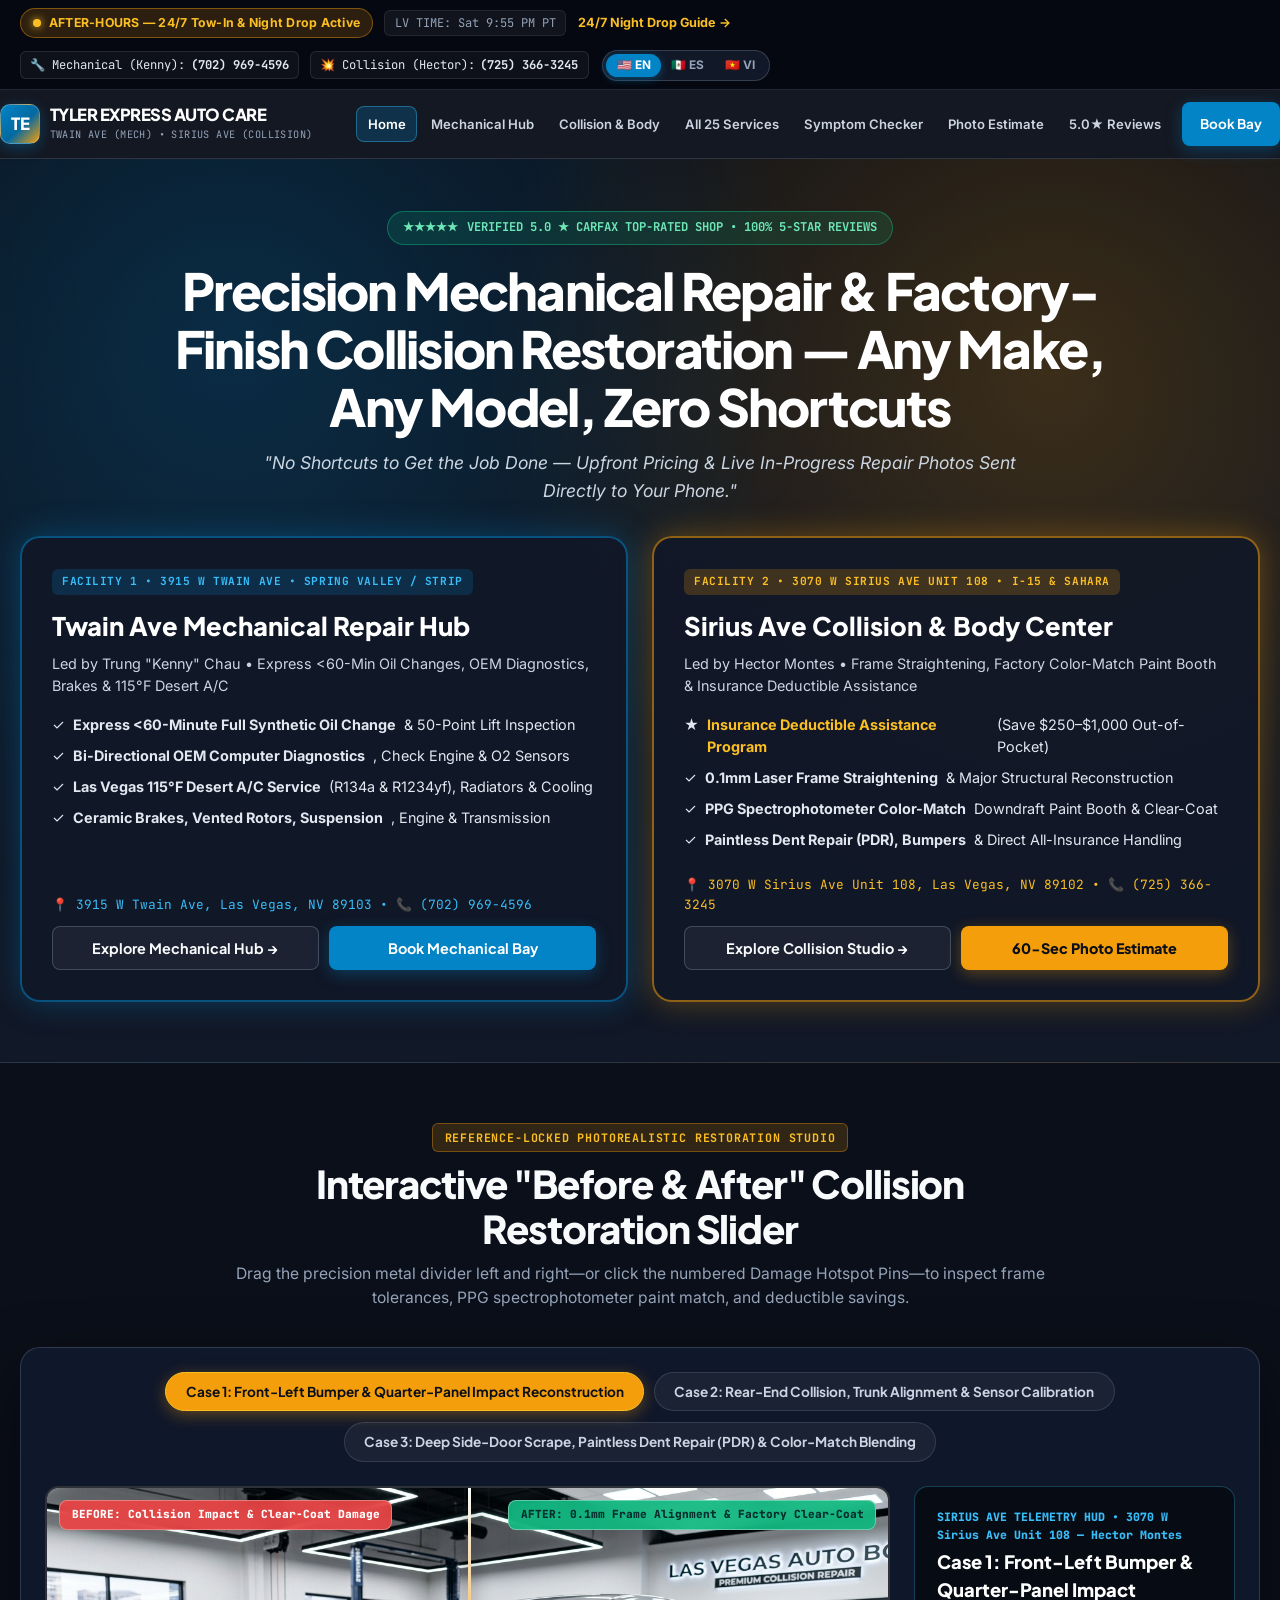
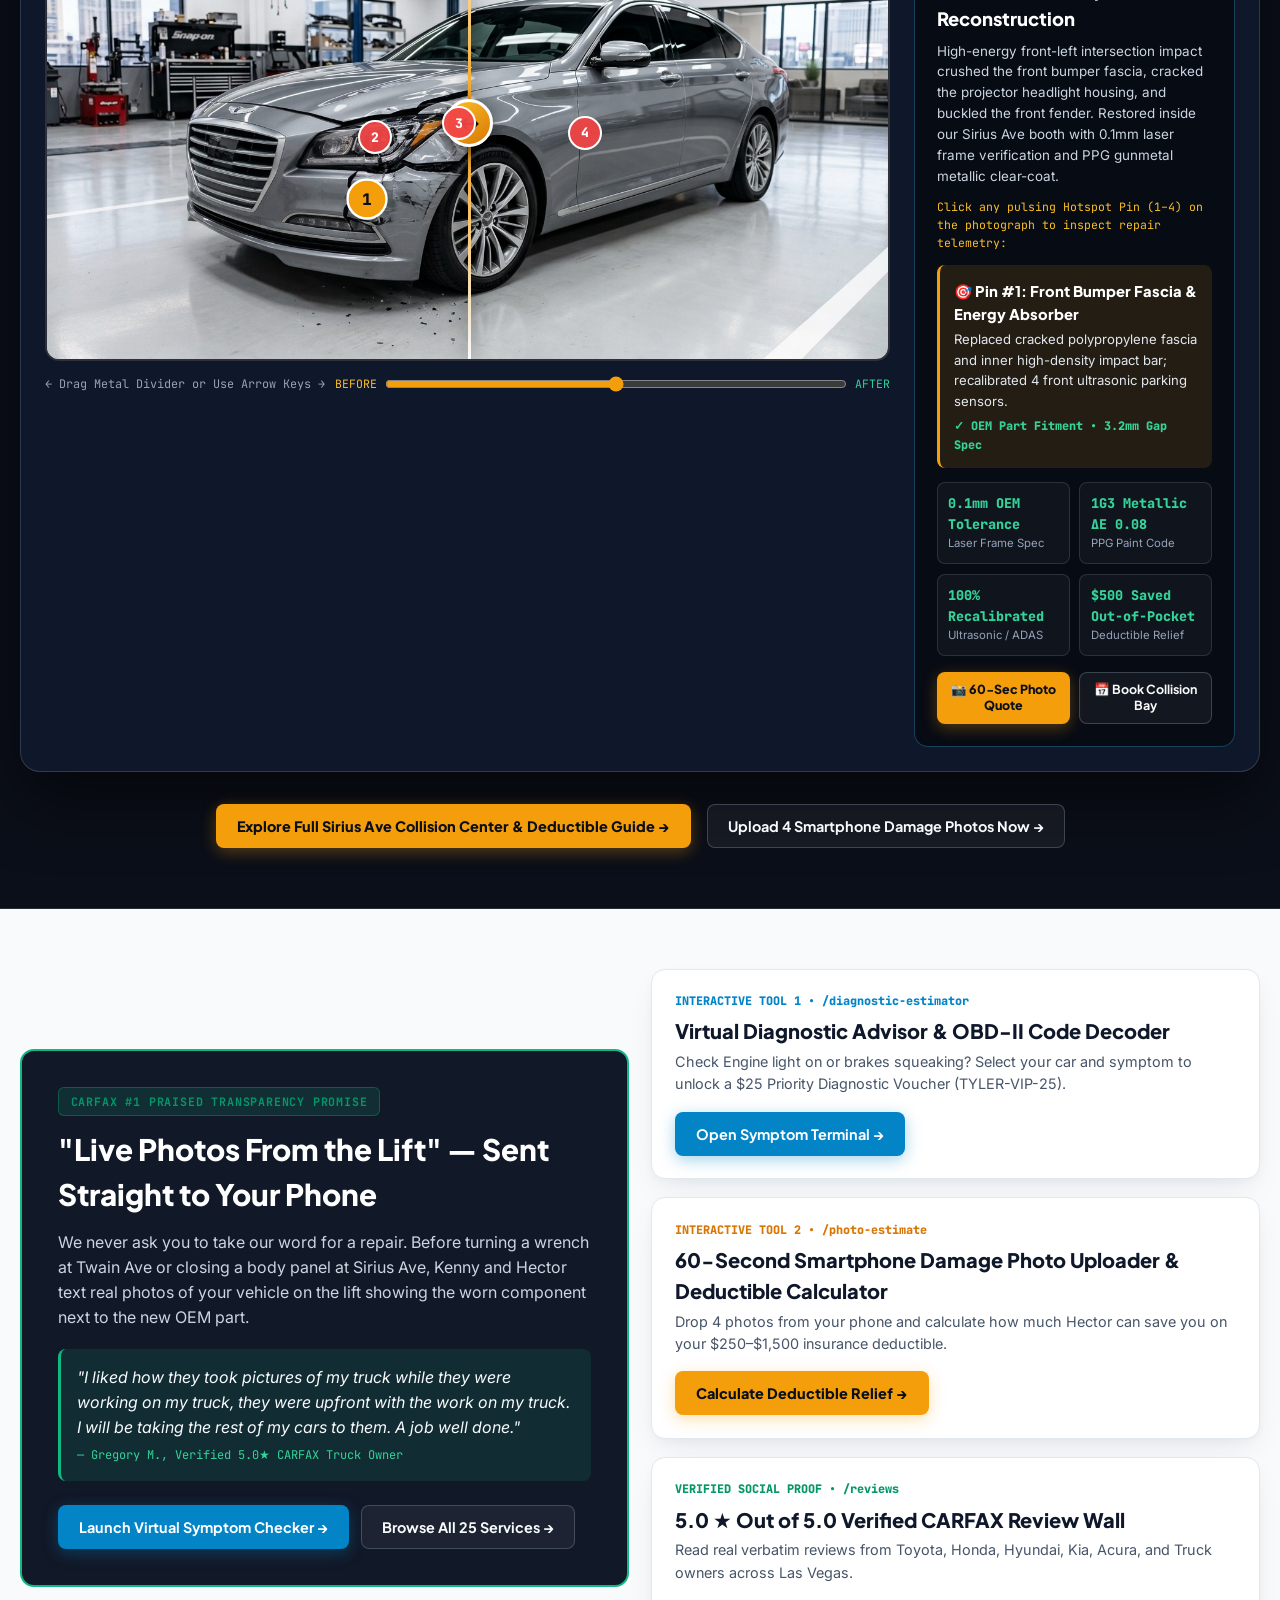
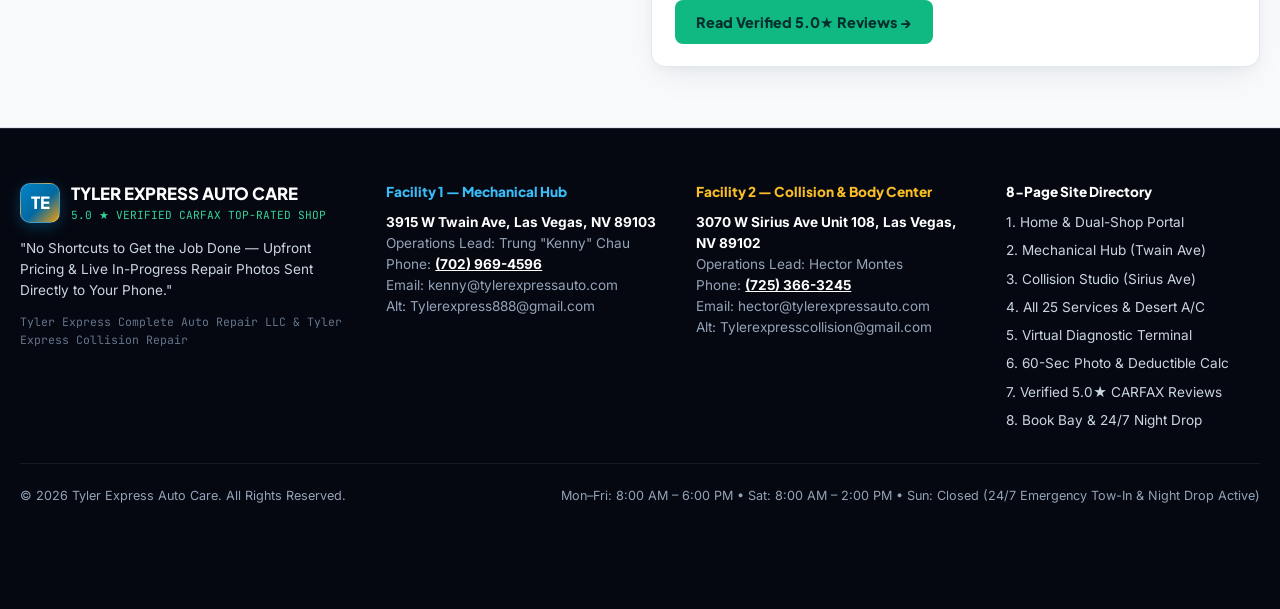
==== commit b03393ba: "Fix mobile header menu cutoff, remove mobile Book Bay button, and eliminate horizontal scroll overfl" ====
--- a/index.html
+++ b/index.html
@@ -147,7 +147,7 @@
     <section class="section-light">
       <div class="container">
         <div class="grid-2" style="align-items: center;">
-          <div class="card-dark" style="padding: 2.25rem; border: 2px solid var(--carfax-emerald);">
+          <div class="card-dark" style="padding: clamp(1.15rem, 4vw, 2.25rem); border: 2px solid var(--carfax-emerald);">
             <span class="eyebrow-tag eyebrow-emerald" style="width: fit-content;">CARFAX #1 PRAISED TRANSPARENCY PROMISE</span>
             <h2 style="font-family: var(--font-display); font-size: 1.85rem; font-weight: 800; margin-bottom: 0.75rem;">
               "Live Photos From the Lift" — Sent Straight to Your Phone
--- a/styles.css
+++ b/styles.css
@@ -1,6 +1,7 @@
 /* ==========================================================================
    TYLER EXPRESS AUTO CARE — 8-PAGE ARCHITECTURE & PHOTOREALISTIC STUDIO CSS
    Theme Polarity: Intentional Dark (#0B0F19) & Crisp Daylight (#F8FAFC) Hybrid
+   Mobile-First & Touch-Ergonomic Optimization (iOS Safari / Android Chrome)
    ========================================================================== */
 
 :root {
@@ -44,6 +45,11 @@
 html {
   scroll-behavior: smooth;
   font-size: 16px;
+  -webkit-text-size-adjust: 100%;
+  width: 100%;
+  max-width: 100%;
+  overflow-x: hidden;
+  overflow-x: clip;
 }
 
 body {
@@ -52,10 +58,26 @@
   background-color: var(--surface-light);
   line-height: 1.55;
   -webkit-font-smoothing: antialiased;
+  width: 100%;
+  max-width: 100%;
   overflow-x: hidden;
+  overflow-x: clip;
   min-height: 100vh;
   display: flex;
   flex-direction: column;
+  position: relative;
+  overflow-wrap: break-word;
+}
+
+main,
+section,
+header,
+footer,
+#globalHeaderMount,
+#globalFooterMount {
+  width: 100%;
+  max-width: 100%;
+  overflow-x: clip;
 }
 
 main {
@@ -83,7 +105,7 @@
   font-size: 0.81rem;
   padding: 0.52rem 0;
   position: relative;
-  z-index: 70;
+  z-index: 75;
 }
 
 .utility-bar-inner {
@@ -130,6 +152,7 @@
   border-radius: 50%;
   background: currentColor;
   box-shadow: 0 0 8px currentColor;
+  flex-shrink: 0;
   animation: statusPulse 1.8s infinite ease-in-out;
 }
 
@@ -214,10 +237,11 @@
   font-family: var(--font-sans);
   font-weight: 700;
   font-size: 0.74rem;
-  padding: 0.25rem 0.62rem;
+  padding: 0.28rem 0.65rem;
   border-radius: 999px;
   cursor: pointer;
   transition: all 0.2s ease;
+  -webkit-tap-highlight-color: transparent;
 }
 
 .lang-btn:hover {
@@ -247,16 +271,17 @@
   display: flex;
   align-items: center;
   justify-content: center;
-  gap: 1rem;
+  gap: 0.75rem;
   flex-wrap: wrap;
-  font-size: 0.87rem;
+  font-size: 0.85rem;
   font-weight: 600;
+  text-align: center;
 }
 
 .lang-routing-cta {
   background: #FFFFFF;
   color: #0F172A;
-  padding: 0.24rem 0.82rem;
+  padding: 0.26rem 0.85rem;
   border-radius: 999px;
   font-weight: 800;
   font-size: 0.78rem;
@@ -264,7 +289,7 @@
 }
 
 /* ==========================================================================
-   MAIN 8-PAGE GLOBAL NAVIGATION HEADER
+   MAIN 8-PAGE GLOBAL NAVIGATION HEADER + MOBILE DRAWER & SWIPE STRIP
    ========================================================================== */
 .site-header {
   background: rgba(11, 15, 25, 0.96);
@@ -272,29 +297,36 @@
   border-bottom: 1px solid var(--border-dark);
   position: sticky;
   top: 0;
-  z-index: 65;
+  z-index: 70;
 }
 
 .header-inner {
   display: flex;
   align-items: center;
   justify-content: space-between;
-  padding: 0.8rem 0;
-  gap: 0.85rem;
+  padding: 0.75rem 0;
+  gap: 0.65rem;
+  width: 100%;
 }
 
 .brand-logo {
   display: flex;
   align-items: center;
-  gap: 0.7rem;
+  gap: 0.6rem;
   text-decoration: none;
   color: #FFFFFF;
-  flex-shrink: 0;
+  min-width: 0;
+  flex: 1 1 auto;
+}
+
+.brand-logo > div:last-child {
+  min-width: 0;
+  flex: 1 1 auto;
 }
 
 .brand-emblem {
-  width: 42px;
-  height: 42px;
+  width: 40px;
+  height: 40px;
   border-radius: 10px;
   background: linear-gradient(135deg, var(--primary-blue) 0%, #0369A1 55%, var(--collision-amber) 100%);
   display: flex;
@@ -302,29 +334,36 @@
   justify-content: center;
   font-family: var(--font-display);
   font-weight: 900;
-  font-size: 1.1rem;
+  font-size: 1.05rem;
   color: #FFFFFF;
   border: 1px solid rgba(255, 255, 255, 0.25);
   box-shadow: 0 4px 14px rgba(2, 132, 199, 0.35);
+  flex-shrink: 0;
 }
 
 .brand-title {
   font-family: var(--font-display);
   font-weight: 800;
-  font-size: 1.08rem;
+  font-size: 1.04rem;
   letter-spacing: -0.03em;
-  line-height: 1.1;
+  line-height: 1.15;
   display: block;
+  white-space: nowrap;
+  overflow: hidden;
+  text-overflow: ellipsis;
 }
 
 .brand-sub {
-  font-size: 0.66rem;
+  font-size: 0.64rem;
   color: var(--text-muted-dark);
   font-family: var(--font-mono);
   letter-spacing: 0.04em;
   text-transform: uppercase;
   display: block;
   margin-top: 2px;
+  white-space: nowrap;
+  overflow: hidden;
+  text-overflow: ellipsis;
 }
 
 .main-nav {
@@ -362,8 +401,113 @@
   border: 1px solid rgba(245, 158, 11, 0.45);
 }
 
+.header-right-actions {
+  display: flex;
+  align-items: center;
+  gap: 0.5rem;
+  flex-shrink: 0;
+}
+
+.mobile-menu-toggle {
+  display: none;
+  align-items: center;
+  justify-content: center;
+  gap: 0.35rem;
+  background: rgba(255, 255, 255, 0.08);
+  border: 1px solid rgba(148, 163, 184, 0.38);
+  color: #FFFFFF;
+  font-family: var(--font-display);
+  font-weight: 700;
+  font-size: 0.82rem;
+  padding: 0.48rem 0.78rem;
+  border-radius: 8px;
+  cursor: pointer;
+  flex-shrink: 0;
+  white-space: nowrap;
+  -webkit-tap-highlight-color: transparent;
+}
+
+/* Horizontal Touch-Swipeable Page Pill Bar for Mobile & Tablet (<1080px) */
+.mobile-swipe-nav {
+  display: none;
+  overflow-x: auto;
+  -webkit-overflow-scrolling: touch;
+  scrollbar-width: none;
+  background: #070B14;
+  border-top: 1px solid rgba(148, 163, 184, 0.14);
+  padding: 0.45rem 1rem;
+  gap: 0.4rem;
+}
+
+.mobile-swipe-nav::-webkit-scrollbar {
+  display: none;
+}
+
+.mobile-swipe-nav .nav-link {
+  font-size: 0.76rem;
+  padding: 0.36rem 0.72rem;
+  background: rgba(255, 255, 255, 0.04);
+  border: 1px solid rgba(148, 163, 184, 0.18);
+  border-radius: 999px;
+  flex-shrink: 0;
+}
+
+.mobile-swipe-nav .nav-link.active {
+  background: var(--primary-blue);
+  border-color: var(--primary-blue-bright);
+  color: #FFFFFF;
+}
+
+.mobile-swipe-nav .nav-link.active-amber {
+  background: var(--collision-amber);
+  border-color: var(--collision-amber-bright);
+  color: #0B0F19;
+  font-weight: 800;
+}
+
+/* Full Mobile Slide-Down Drawer */
+.mobile-nav-drawer {
+  display: none;
+  background: #0B0F19;
+  border-top: 1px solid var(--border-dark);
+  border-bottom: 2px solid var(--primary-blue);
+  padding: 1.15rem 1.25rem 1.4rem;
+  box-shadow: 0 20px 40px rgba(0, 0, 0, 0.75);
+}
+
+.mobile-nav-drawer.open {
+  display: block;
+}
+
+.mobile-drawer-grid {
+  display: grid;
+  grid-template-columns: repeat(2, 1fr);
+  gap: 0.55rem;
+  margin-bottom: 1rem;
+}
+
+.mobile-drawer-link {
+  display: flex;
+  align-items: center;
+  gap: 0.45rem;
+  padding: 0.7rem 0.85rem;
+  background: #111827;
+  border: 1px solid var(--border-dark);
+  border-radius: 10px;
+  color: #F8FAFC;
+  text-decoration: none;
+  font-family: var(--font-display);
+  font-weight: 700;
+  font-size: 0.84rem;
+}
+
+.mobile-drawer-link.active {
+  border-color: var(--primary-blue-bright);
+  background: rgba(2, 132, 199, 0.22);
+}
+
 /* ==========================================================================
-   BUTTON SYSTEM
+   BUTTON SYSTEM (TOUCH ERGONOMIC 44px+ TARGETS)
    ========================================================================== */
 .btn {
   display: inline-flex;
@@ -373,13 +517,18 @@
   font-family: var(--font-display);
   font-weight: 700;
   font-size: 0.9rem;
-  padding: 0.72rem 1.25rem;
+  padding: 0.75rem 1.25rem;
+  min-height: 44px;
+  max-width: 100%;
   border-radius: var(--radius-sm);
   border: 1px solid transparent;
   cursor: pointer;
   text-decoration: none;
   transition: all 0.2s ease;
-  line-height: 1.2;
+  line-height: 1.25;
+  text-align: center;
+  white-space: normal;
+  -webkit-tap-highlight-color: transparent;
 }
 
 .btn-primary-blue {
@@ -467,6 +616,7 @@
   font-size: 0.85rem;
   cursor: pointer;
   transition: all 0.2s ease;
+  -webkit-tap-highlight-color: transparent;
 }
 
 .case-tab-btn:hover {
@@ -492,10 +642,11 @@
   position: relative;
   width: 100%;
   aspect-ratio: 16 / 9;
-  min-height: 360px;
+  min-height: 340px;
   border-radius: 14px;
   overflow: hidden;
   user-select: none;
+  -webkit-user-select: none;
   touch-action: pan-y;
   border: 2px solid rgba(255, 255, 255, 0.16);
   cursor: ew-resize;
@@ -529,26 +680,30 @@
 
 .ba-corner-label {
   position: absolute;
-  top: 14px;
-  padding: 0.38rem 0.8rem;
+  top: 12px;
+  padding: 0.34rem 0.72rem;
   border-radius: 8px;
   font-family: var(--font-mono);
-  font-size: 0.72rem;
+  font-size: 0.7rem;
   font-weight: 800;
   z-index: 6;
   pointer-events: none;
   backdrop-filter: blur(8px);
+  max-width: 45%;
+  white-space: nowrap;
+  overflow: hidden;
+  text-overflow: ellipsis;
 }
 
 .ba-label-before {
-  left: 14px;
+  left: 12px;
   background: rgba(239, 68, 68, 0.9);
   color: #FFFFFF;
   border: 1px solid rgba(255, 255, 255, 0.3);
 }
 
 .ba-label-after {
-  right: 14px;
+  right: 12px;
   background: rgba(16, 185, 129, 0.92);
   color: #042F2E;
   border: 1px solid rgba(255, 255, 255, 0.35);
@@ -597,15 +752,15 @@
 .hotspot-pin {
   position: absolute;
   transform: translate(-50%, -50%);
-  width: 32px;
-  height: 32px;
+  width: 34px;
+  height: 34px;
   border-radius: 50%;
   background: rgba(239, 68, 68, 0.95);
   color: #FFFFFF;
   border: 2px solid #FFFFFF;
   font-family: var(--font-mono);
   font-weight: 800;
-  font-size: 0.8rem;
+  font-size: 0.82rem;
   display: flex;
   align-items: center;
   justify-content: center;
@@ -614,6 +769,7 @@
   box-shadow: 0 0 0 0 rgba(239, 68, 68, 0.7);
   animation: hotspotPulse 2s infinite;
   transition: transform 0.2s ease, background-color 0.2s ease;
+  -webkit-tap-highlight-color: transparent;
 }
 
 .hotspot-pin:hover,
@@ -684,14 +840,14 @@
     radial-gradient(circle at 82% 24%, rgba(245, 158, 11, 0.2) 0%, transparent 45%),
     linear-gradient(180deg, var(--bg-obsidian) 0%, var(--bg-slate) 100%);
   color: var(--text-on-dark);
-  padding: 3.5rem 0 4rem;
+  padding: 3.25rem 0 3.75rem;
   border-bottom: 1px solid var(--border-dark);
 }
 
 .hero-top-center {
   text-align: center;
   max-width: 980px;
-  margin: 0 auto 2.25rem;
+  margin: 0 auto 2rem;
 }
 
 .carfax-hero-pill {
@@ -701,26 +857,26 @@
   background: rgba(16, 185, 129, 0.15);
   border: 1px solid rgba(16, 185, 129, 0.45);
   color: #6EE7B7;
-  padding: 0.4rem 1rem;
+  padding: 0.4rem 0.95rem;
   border-radius: 999px;
   font-family: var(--font-mono);
-  font-size: 0.78rem;
+  font-size: 0.76rem;
   font-weight: 700;
-  margin-bottom: 1.1rem;
+  margin-bottom: 1rem;
 }
 
 .hero-headline {
   font-family: var(--font-display);
   font-weight: 800;
-  font-size: clamp(2rem, 4vw, 3.25rem);
+  font-size: clamp(1.75rem, 4vw, 3.25rem);
   letter-spacing: -0.035em;
-  line-height: 1.12;
-  color: #FFFFFF;
-  margin-bottom: 0.9rem;
+  line-height: 1.14;
+  color: #FFFFFF;
+  margin-bottom: 0.85rem;
 }
 
 .hero-promise {
-  font-size: 1.1rem;
+  font-size: clamp(0.95rem, 1.5vw, 1.1rem);
   color: #CBD5E1;
   max-width: 780px;
   margin: 0 auto;
@@ -730,24 +886,20 @@
 .dual-facility-grid {
   display: grid;
   grid-template-columns: repeat(2, 1fr);
-  gap: 1.75rem;
-  margin-top: 2rem;
+  gap: 1.5rem;
+  margin-top: 1.75rem;
 }
 
 .facility-portal-card {
   background: rgba(17, 24, 39, 0.9);
   border-radius: var(--radius-lg);
-  padding: 2rem;
+  padding: 1.85rem;
   display: flex;
   flex-direction: column;
   justify-content: space-between;
   transition: transform 0.25s ease;
 }
 
-.facility-portal-card:hover {
-  transform: translateY(-3px);
-}
-
 .facility-portal-card.mech-portal {
   border: 2px solid rgba(2, 132, 199, 0.55);
   box-shadow: var(--shadow-glow-blue);
@@ -760,13 +912,13 @@
 
 .portal-tag {
   font-family: var(--font-mono);
-  font-size: 0.72rem;
+  font-size: 0.7rem;
   font-weight: 700;
   letter-spacing: 0.05em;
   padding: 0.26rem 0.65rem;
   border-radius: 6px;
   display: inline-block;
-  margin-bottom: 0.75rem;
+  margin-bottom: 0.7rem;
 }
 
 .mech-portal .portal-tag {
@@ -781,31 +933,31 @@
 
 .portal-title {
   font-family: var(--font-display);
-  font-size: 1.6rem;
+  font-size: clamp(1.32rem, 2.2vw, 1.6rem);
   font-weight: 800;
   color: #FFFFFF;
-  margin-bottom: 0.5rem;
+  margin-bottom: 0.45rem;
 }
 
 .portal-bullets {
   list-style: none;
   display: grid;
-  gap: 0.6rem;
-  margin: 1.15rem 0 1.65rem;
+  gap: 0.55rem;
+  margin: 1rem 0 1.45rem;
 }
 
 .portal-bullets li {
   display: flex;
   align-items: flex-start;
-  gap: 0.55rem;
-  font-size: 0.92rem;
+  gap: 0.5rem;
+  font-size: 0.9rem;
   color: #E2E8F0;
 }
 
 .portal-actions {
   display: grid;
   grid-template-columns: 1fr 1fr;
-  gap: 0.75rem;
+  gap: 0.65rem;
 }
 
 /* ==========================================================================
@@ -814,40 +966,40 @@
 .section-dark {
   background: var(--bg-obsidian);
   color: var(--text-on-dark);
-  padding: 4rem 0;
+  padding: 3.75rem 0;
   border-bottom: 1px solid var(--border-dark);
 }
 
 .section-light {
   background: var(--surface-light);
   color: var(--text-dark);
-  padding: 4rem 0;
+  padding: 3.75rem 0;
   border-bottom: 1px solid var(--border-light);
 }
 
 .section-white {
   background: var(--surface-white);
   color: var(--text-dark);
-  padding: 4rem 0;
+  padding: 3.75rem 0;
   border-bottom: 1px solid var(--border-light);
 }
 
 .section-header {
   max-width: 840px;
-  margin: 0 auto 2.5rem;
+  margin: 0 auto 2.25rem;
   text-align: center;
 }
 
 .eyebrow-tag {
   display: inline-block;
   font-family: var(--font-mono);
-  font-size: 0.75rem;
+  font-size: 0.73rem;
   font-weight: 700;
   letter-spacing: 0.07em;
   text-transform: uppercase;
-  padding: 0.28rem 0.75rem;
+  padding: 0.28rem 0.72rem;
   border-radius: 6px;
-  margin-bottom: 0.75rem;
+  margin-bottom: 0.65rem;
 }
 
 .eyebrow-blue {
@@ -874,15 +1026,15 @@
 
 .section-title {
   font-family: var(--font-display);
-  font-size: clamp(1.75rem, 3vw, 2.45rem);
+  font-size: clamp(1.55rem, 3vw, 2.4rem);
   font-weight: 800;
   letter-spacing: -0.03em;
-  line-height: 1.15;
-  margin-bottom: 0.7rem;
+  line-height: 1.16;
+  margin-bottom: 0.65rem;
 }
 
 .section-subtitle {
-  font-size: 1rem;
+  font-size: 0.98rem;
   color: var(--text-muted-light);
 }
 
@@ -894,20 +1046,26 @@
 .grid-3 {
   display: grid;
   grid-template-columns: repeat(3, 1fr);
-  gap: 1.35rem;
+  gap: 1.25rem;
 }
 
 .grid-2 {
   display: grid;
   grid-template-columns: repeat(2, 1fr);
-  gap: 1.5rem;
+  gap: 1.4rem;
+}
+
+.vehicle-select-grid-4 {
+  display: grid;
+  grid-template-columns: repeat(4, 1fr);
+  gap: 0.65rem;
 }
 
 .card-light {
   background: #FFFFFF;
   border: 1px solid var(--border-light);
   border-radius: var(--radius-md);
-  padding: 1.5rem;
+  padding: 1.4rem;
   box-shadow: var(--shadow-card);
   display: flex;
   flex-direction: column;
@@ -918,7 +1076,7 @@
   background: #111827;
   border: 1px solid var(--border-dark);
   border-radius: var(--radius-md);
-  padding: 1.5rem;
+  padding: 1.4rem;
   color: #FFFFFF;
   display: flex;
   flex-direction: column;
@@ -930,23 +1088,24 @@
   flex-wrap: wrap;
   justify-content: center;
   gap: 0.5rem;
-  margin-bottom: 1.75rem;
+  margin-bottom: 1.65rem;
 }
 
 .cat-tab-btn {
   border: 1px solid #CBD5E1;
   background: #FFFFFF;
   color: var(--text-dark);
-  padding: 0.52rem 1rem;
+  padding: 0.52rem 0.95rem;
   border-radius: 999px;
   font-family: var(--font-display);
   font-weight: 700;
-  font-size: 0.83rem;
+  font-size: 0.82rem;
   cursor: pointer;
   display: inline-flex;
   align-items: center;
-  gap: 0.45rem;
+  gap: 0.4rem;
   transition: all 0.18s ease;
+  -webkit-tap-highlight-color: transparent;
 }
 
 .cat-tab-btn.active {
@@ -968,18 +1127,18 @@
   background: var(--bg-slate);
   border: 1px solid rgba(56, 189, 248, 0.32);
   border-radius: var(--radius-lg);
-  padding: 2rem;
+  padding: 1.75rem;
   display: grid;
   grid-template-columns: 1.15fr 0.85fr;
-  gap: 2rem;
+  gap: 1.75rem;
 }
 
 .diag-step-box {
   background: rgba(11, 15, 25, 0.7);
   border: 1px solid var(--border-dark);
   border-radius: var(--radius-md);
-  padding: 1.35rem;
-  margin-bottom: 1.25rem;
+  padding: 1.25rem;
+  margin-bottom: 1.2rem;
 }
 
 .terminal-select,
@@ -988,9 +1147,10 @@
   color: #FFFFFF;
   border: 1px solid rgba(148, 163, 184, 0.32);
   border-radius: 8px;
-  padding: 0.62rem 0.78rem;
+  padding: 0.65rem 0.78rem;
+  min-height: 44px;
   font-family: var(--font-sans);
-  font-size: 0.88rem;
+  font-size: 0.92rem;
   width: 100%;
 }
 
@@ -998,10 +1158,11 @@
 .light-select {
   width: 100%;
   padding: 0.68rem 0.85rem;
+  min-height: 44px;
   border: 1px solid #CBD5E1;
   border-radius: 8px;
   font-family: var(--font-sans);
-  font-size: 0.92rem;
+  font-size: 0.94rem;
   background: #FFFFFF;
   color: var(--text-dark);
 }
@@ -1009,7 +1170,7 @@
 .symptom-grid {
   display: grid;
   grid-template-columns: repeat(2, 1fr);
-  gap: 0.65rem;
+  gap: 0.6rem;
   margin-bottom: 1.1rem;
 }
 
@@ -1018,13 +1179,15 @@
   border: 1px solid var(--border-dark);
   border-radius: 10px;
   padding: 0.75rem 0.85rem;
+  min-height: 52px;
   color: #E2E8F0;
   text-align: left;
   cursor: pointer;
   display: flex;
   align-items: center;
-  gap: 0.65rem;
+  gap: 0.6rem;
   transition: all 0.18s ease;
+  -webkit-tap-highlight-color: transparent;
 }
 
 .symptom-card-btn.active {
@@ -1039,9 +1202,10 @@
   color: #CBD5E1;
   font-size: 0.76rem;
   font-weight: 700;
-  padding: 0.32rem 0.7rem;
+  padding: 0.38rem 0.72rem;
   border-radius: 6px;
   cursor: pointer;
+  -webkit-tap-highlight-color: transparent;
 }
 
 .brand-pill-btn.active,
@@ -1055,23 +1219,24 @@
 .photo-slots-grid {
   display: grid;
   grid-template-columns: repeat(2, 1fr);
-  gap: 1rem;
+  gap: 0.85rem;
 }
 
 .photo-slot-card {
   border: 2px dashed #CBD5E1;
   border-radius: 12px;
-  padding: 1rem;
+  padding: 0.9rem;
   text-align: center;
   background: #F8FAFC;
   cursor: pointer;
-  min-height: 185px;
+  min-height: 175px;
   display: flex;
   flex-direction: column;
   align-items: center;
   justify-content: center;
   transition: all 0.2s ease;
   overflow: hidden;
+  -webkit-tap-highlight-color: transparent;
 }
 
 .photo-slot-card.has-image {
@@ -1083,10 +1248,10 @@
 
 .slot-preview-img {
   width: 100%;
-  height: 118px;
+  height: 110px;
   object-fit: cover;
   border-radius: 8px;
-  margin-bottom: 0.5rem;
+  margin-bottom: 0.45rem;
   display: none;
 }
 
@@ -1109,11 +1274,12 @@
   display: flex;
   align-items: center;
   justify-content: space-between;
-  padding: 0.62rem 0.9rem;
+  gap: 0.5rem;
+  padding: 0.62rem 0.85rem;
   border-radius: 8px;
   background: #F8FAFC;
   border: 1px solid var(--border-light);
-  font-size: 0.88rem;
+  font-size: 0.86rem;
 }
 
 .hours-row.is-today {
@@ -1126,11 +1292,11 @@
   background: var(--carfax-emerald);
   color: #042F2E;
   font-family: var(--font-mono);
-  font-size: 0.68rem;
+  font-size: 0.66rem;
   font-weight: 800;
-  padding: 0.14rem 0.5rem;
+  padding: 0.14rem 0.48rem;
   border-radius: 999px;
-  margin-left: 0.45rem;
+  margin-left: 0.35rem;
 }
 
 /* Modals */
@@ -1142,7 +1308,7 @@
   display: none;
   align-items: center;
   justify-content: center;
-  padding: 1.25rem;
+  padding: 1rem;
   z-index: 100;
 }
 
@@ -1157,19 +1323,21 @@
   border-radius: 18px;
   max-width: 640px;
   width: 100%;
-  padding: 2rem;
+  padding: 1.65rem;
   position: relative;
+  max-height: 90vh;
+  overflow-y: auto;
 }
 
 .modal-close {
   position: absolute;
-  top: 1rem;
-  right: 1rem;
+  top: 0.85rem;
+  right: 0.85rem;
   background: rgba(255, 255, 255, 0.1);
   border: none;
   color: #FFFFFF;
-  width: 34px;
-  height: 34px;
+  width: 36px;
+  height: 36px;
   border-radius: 50%;
   cursor: pointer;
 }
@@ -1178,9 +1346,9 @@
 .site-footer {
   background: #050811;
   color: #94A3B8;
-  padding: 3.5rem 0 5.5rem;
+  padding: 3.25rem 0 6.5rem;
   border-top: 1px solid var(--border-dark);
-  font-size: 0.86rem;
+  font-size: 0.85rem;
 }
 
 .footer-grid {
@@ -1193,7 +1361,7 @@
 .footer-links {
   list-style: none;
   display: grid;
-  gap: 0.4rem;
+  gap: 0.45rem;
 }
 
 .footer-links a {
@@ -1211,12 +1379,14 @@
   left: 0;
   right: 0;
   background: rgba(11, 15, 25, 0.98);
-  border-top: 1px solid rgba(148, 163, 184, 0.3);
-  padding: 0.55rem 0.65rem;
+  backdrop-filter: blur(12px);
+  border-top: 1px solid rgba(148, 163, 184, 0.32);
+  padding: 0.5rem 0.6rem calc(0.5rem + env(safe-area-inset-bottom, 0px));
   display: none;
   grid-template-columns: repeat(3, 1fr);
-  gap: 0.45rem;
-  z-index: 90;
+  gap: 0.42rem;
+  z-index: 95;
+  box-shadow: 0 -8px 28px rgba(0, 0, 0, 0.65);
 }
 
 .mobile-thumb-btn {
@@ -1224,40 +1394,274 @@
   flex-direction: column;
   align-items: center;
   justify-content: center;
-  padding: 0.52rem 0.35rem;
+  padding: 0.5rem 0.3rem;
+  min-height: 46px;
   border-radius: 8px;
   text-decoration: none;
   font-family: var(--font-display);
   font-weight: 800;
-  font-size: 0.73rem;
+  font-size: 0.72rem;
   text-align: center;
+  line-height: 1.18;
+  -webkit-tap-highlight-color: transparent;
 }
 
 .mobile-thumb-btn.mech { background: var(--primary-blue); color: #FFFFFF; }
 .mobile-thumb-btn.col { background: var(--collision-amber); color: #0B0F19; }
 .mobile-thumb-btn.book { background: var(--carfax-emerald); color: #042F2E; }
 
+/* Prevent CSS Grid 1fr Tracks From Expanding Beyond Viewport on Mobile */
+.dual-facility-grid > *,
+.ba-studio-grid > *,
+.terminal-body > *,
+.grid-2 > *,
+.grid-3 > *,
+.footer-grid > *,
+.vehicle-select-grid-4 > *,
+.photo-slots-grid > *,
+.mobile-drawer-grid > *,
+.symptom-grid > * {
+  min-width: 0;
+  max-width: 100%;
+}
+
+/* ==========================================================================
+   RESPONSIVE BREAKPOINTS (TABLET & SMARTPHONE ERGONOMICS)
+   ========================================================================== */
 @media (max-width: 1080px) {
+  .main-nav {
+    display: none;
+  }
+  .header-book-btn {
+    display: none !important;
+  }
+  .mobile-menu-toggle {
+    display: inline-flex;
+  }
+  .mobile-swipe-nav {
+    display: flex;
+    width: 100%;
+    max-width: 100vw;
+  }
   .dual-facility-grid,
   .ba-studio-grid,
   .terminal-body,
   .grid-2,
   .footer-grid {
-    grid-template-columns: 1fr;
+    grid-template-columns: minmax(0, 1fr);
   }
   .grid-3 {
-    grid-template-columns: repeat(2, 1fr);
+    grid-template-columns: repeat(2, minmax(0, 1fr));
   }
 }
 
 @media (max-width: 767px) {
+  .container {
+    padding: 0 0.85rem;
+    width: 100%;
+    max-width: 100%;
+  }
+
+  /* Compact single-row utility bar on mobile */
+  .utility-bar {
+    padding: 0.38rem 0;
+  }
+  .utility-bar-inner {
+    flex-wrap: nowrap;
+    gap: 0.4rem;
+  }
+  .shop-status-cluster {
+    min-width: 0;
+    flex: 1 1 auto;
+    overflow: hidden;
+  }
+  .utility-right-cluster {
+    flex-shrink: 0;
+  }
+  .utility-phones,
+  .vegas-clock-badge,
+  .night-drop-inline-link {
+    display: none;
+  }
+  .status-pill {
+    font-size: 0.66rem;
+    padding: 0.2rem 0.5rem;
+    max-width: 100%;
+    white-space: nowrap;
+    overflow: hidden;
+    text-overflow: ellipsis;
+  }
+  .lang-btn {
+    font-size: 0.68rem;
+    padding: 0.22rem 0.48rem;
+  }
+
+  /* Compact header for thumb reach — Menu stays cleanly inside right edge */
+  .header-inner {
+    padding: 0.58rem 0;
+    gap: 0.5rem;
+  }
+  .brand-emblem {
+    width: 34px;
+    height: 34px;
+    font-size: 0.9rem;
+  }
+  .brand-title {
+    font-size: 0.86rem;
+  }
+  .brand-sub {
+    font-size: 0.55rem;
+  }
+  .header-book-btn {
+    display: none !important;
+  }
+  .mobile-menu-toggle {
+    padding: 0.44rem 0.68rem;
+    font-size: 0.78rem;
+  }
+
+  /* Sticky Mobile Bottom Action Bar */
   .sticky-mobile-bar {
     display: grid;
-  }
+    grid-template-columns: repeat(3, minmax(0, 1fr));
+    width: 100%;
+    max-width: 100vw;
+  }
+
+  /* Hero & Portal Cards on Mobile */
+  .hero-section {
+    padding: 1.75rem 0 2.25rem;
+  }
+  .carfax-hero-pill {
+    font-size: 0.66rem;
+    padding: 0.32rem 0.65rem;
+    max-width: 100%;
+    white-space: normal;
+    text-align: center;
+    line-height: 1.3;
+  }
+  .facility-portal-card {
+    padding: 1.15rem;
+  }
+  .portal-actions {
+    grid-template-columns: minmax(0, 1fr);
+  }
+
+  /* Photorealistic Before & After Slider on Mobile */
+  .ba-studio-wrapper {
+    padding: 0.85rem;
+    border-radius: 14px;
+    max-width: 100%;
+    overflow: hidden;
+  }
+  .case-study-tabs {
+    flex-wrap: nowrap;
+    justify-content: flex-start;
+    overflow-x: auto;
+    -webkit-overflow-scrolling: touch;
+    scrollbar-width: none;
+    padding-bottom: 0.25rem;
+    margin-bottom: 1rem;
+    max-width: 100%;
+  }
+  .case-study-tabs::-webkit-scrollbar {
+    display: none;
+  }
+  .case-tab-btn {
+    flex-shrink: 0;
+    font-size: 0.76rem;
+    padding: 0.5rem 0.85rem;
+  }
+  .ba-viewport {
+    min-height: 210px;
+    aspect-ratio: 16 / 10;
+    border-radius: 10px;
+  }
+  .ba-corner-label {
+    top: 8px;
+    font-size: 0.6rem;
+    padding: 0.22rem 0.48rem;
+    max-width: 44%;
+  }
+  .ba-label-before { left: 8px; }
+  .ba-label-after { right: 8px; }
+  .ba-handle-knob {
+    width: 40px;
+    height: 40px;
+    font-size: 0.9rem;
+  }
+  .hotspot-pin {
+    width: 30px;
+    height: 30px;
+    font-size: 0.76rem;
+  }
+  .ba-hud-panel {
+    padding: 1rem;
+  }
+
+  /* Category Filter Pills Horizontal Swipe on Mobile */
+  .catalog-tabs {
+    flex-wrap: nowrap;
+    justify-content: flex-start;
+    overflow-x: auto;
+    -webkit-overflow-scrolling: touch;
+    scrollbar-width: none;
+    padding-bottom: 0.35rem;
+    max-width: 100%;
+  }
+  .catalog-tabs::-webkit-scrollbar {
+    display: none;
+  }
+  .cat-tab-btn {
+    flex-shrink: 0;
+  }
+
+  /* Grids & Forms on Mobile */
   .grid-3,
-  .symptom-grid,
-  .photo-slots-grid,
-  .portal-actions {
-    grid-template-columns: 1fr;
-  }
-}
+  .symptom-grid {
+    grid-template-columns: minmax(0, 1fr);
+  }
+  .vehicle-select-grid-4 {
+    grid-template-columns: repeat(2, minmax(0, 1fr));
+  }
+  .photo-slots-grid {
+    grid-template-columns: repeat(2, minmax(0, 1fr));
+    gap: 0.65rem;
+  }
+  .mobile-drawer-grid {
+    grid-template-columns: repeat(2, minmax(0, 1fr));
+  }
+  .photo-slot-card {
+    min-height: 140px;
+    padding: 0.6rem;
+  }
+  .slot-preview-img {
+    height: 80px;
+  }
+  .terminal-body {
+    padding: 1rem;
+    gap: 1.15rem;
+  }
+  .diag-step-box {
+    padding: 0.95rem;
+  }
+
+  /* Prevent iOS Safari 16px Input Auto-Zoom */
+  .terminal-select,
+  .terminal-input,
+  .light-input,
+  .light-select {
+    font-size: 16px !important;
+  }
+
+  .section-dark,
+  .section-light,
+  .section-white {
+    padding: 2.35rem 0;
+  }
+  .hours-row {
+    flex-direction: column;
+    align-items: flex-start;
+    gap: 0.2rem;
+  }
+}
